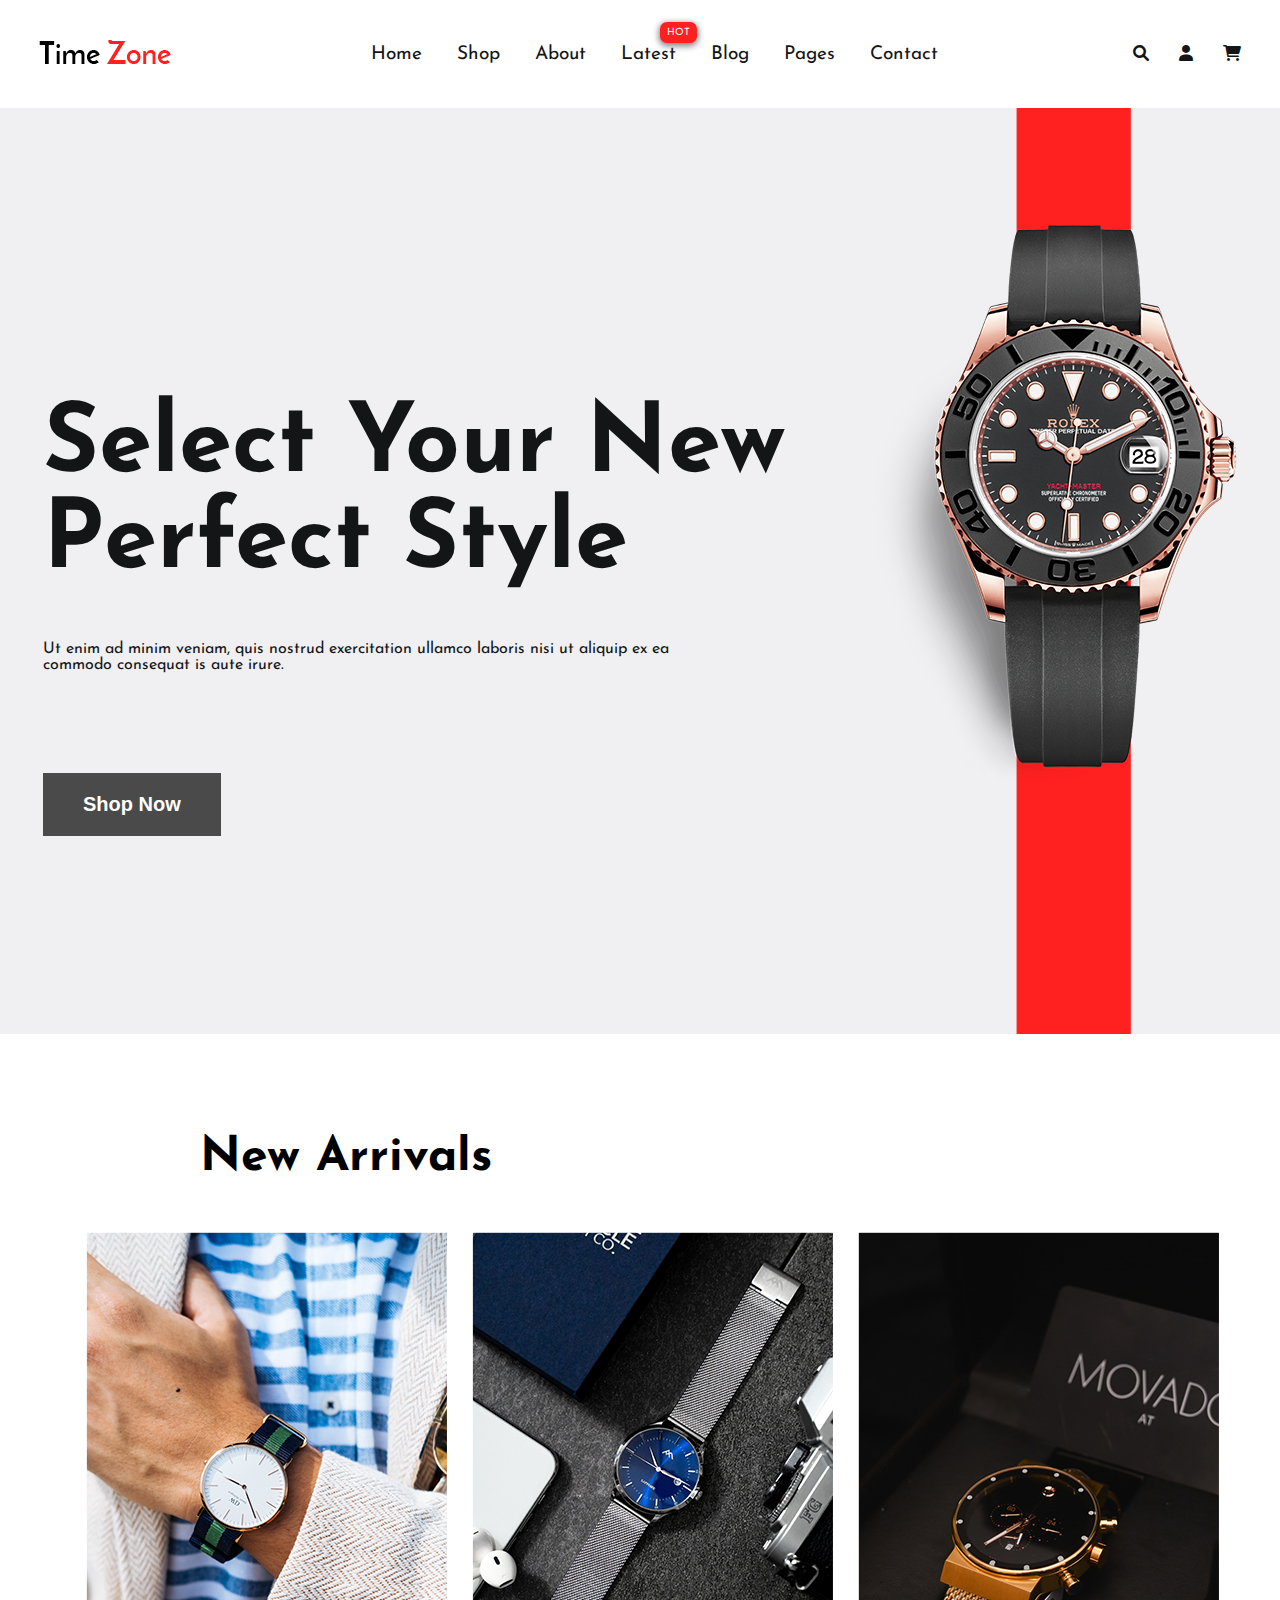
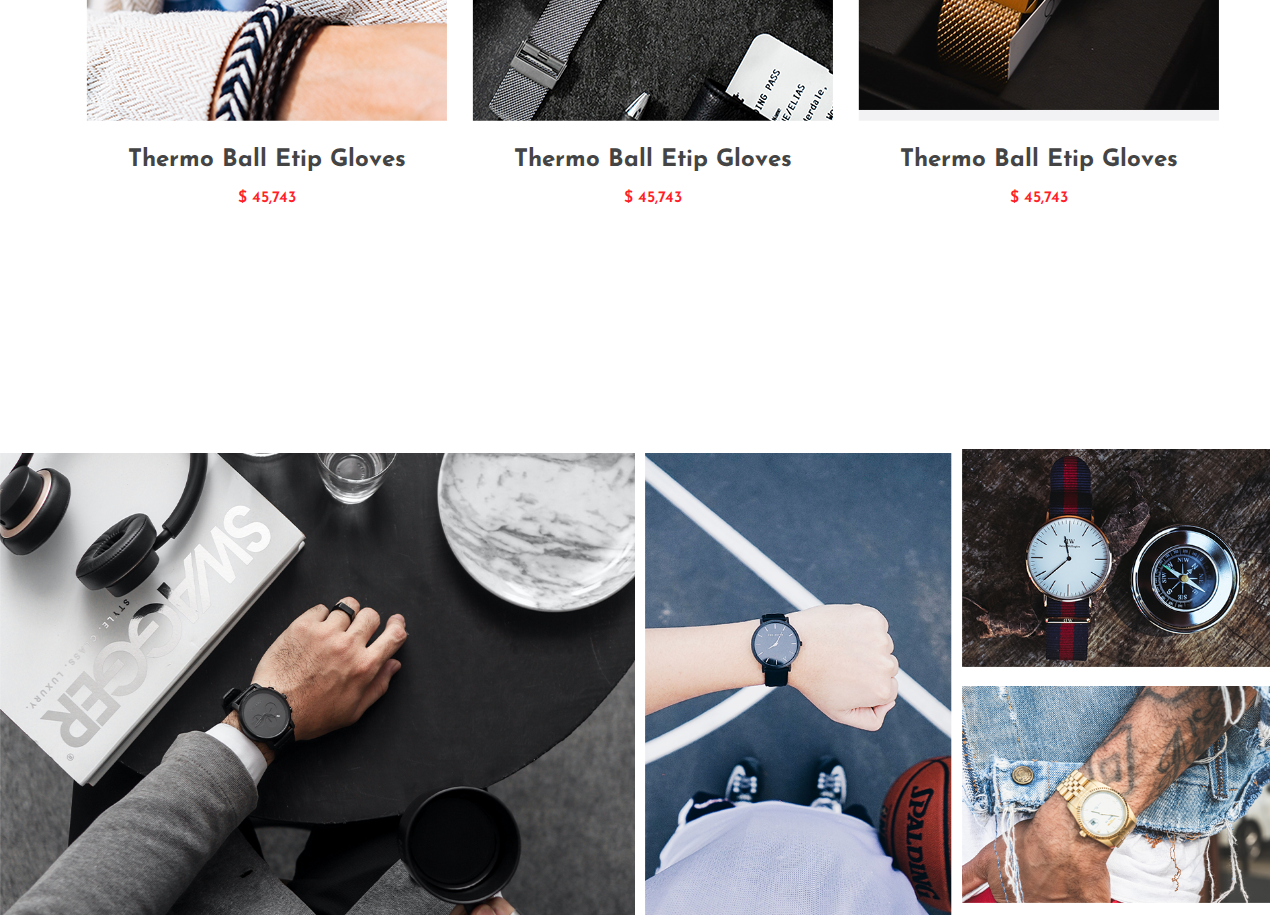
==== templete1/index.html @ 8ec88008 "xxxxxxx" ====
<!DOCTYPE html>
<html>
      <head>
          <meta charset="UTF-8">
          <link rel="stylesheet" href="assets/css/external/all.css">
          <link rel="stylesheet" href="assets/css/style.css">
          <link rel="preconnect" href="https://fonts.googleapis.com">
          <link rel="preconnect" href="https://fonts.gstatic.com" crossorigin>
          <link href="https://fonts.googleapis.com/css2?family=Alegreya:wght@500&family=Aref+Ruqaa:wght@700&family=Josefin+Sans:wght@200;300;400;500;600;700&family=Open+Sans:wght@300&display=swap" rel="stylesheet">
          
      </head>
      <body>
        
        <!-- 
        ======================================
                start nav bar
        ====================================== 
        -->

        <nav class="nav-bar">
            <a href="#">
              <img src="assets/img/logo.webp" alt="">
            </a>
            <label for="navSelect"><i class="fas fa-bars"></i></label>
            <input type="checkbox" id="navSelect">
            <ul class="list">
              <li class="list-item"><a href="#">Home</a></li>
              <li class="list-item"><a href="#">shop</a></li>
              <li class="list-item"><a href="#">about</a></li>
              <li class="list-item"><a href="#">Latest</a>
                  <ul class="drop-down">
                    <li class="drop-down-item"><a href="#">product list</a></li>
                    <li class="drop-down-item"><a href="#">product Details</a></li>
                  </ul>
              </li>
              <li class="list-item"><a href="#">Blog</a>
                  <ul class="drop-down">
                    <li class="drop-down-item"><a href="#">Blog</a></li>
                    <li class="drop-down-item"><a href="#">Blog list</a></li>
                  </ul>
              </li>
              <li class="list-item"><a href="#">Pages</a>
                <ul class="drop-down">
                  <li class="drop-down-item"><a href="#">Login</a></li>
                  <li class="drop-down-item"><a href="#"></a>Cart</li>
                  <li class="drop-down-item"><a href="#"></a>Element</li>
                  <li class="drop-down-item"><a href="#"></a>Confirmation</li>
                  <li class="drop-down-item"><a href="#"></a>Product Checkout</li>
                </ul>
              </li>
              <li class="list-item"><a href="#">Contact</a></li>
            </ul>
            <div class="nav-icon">
              <a href="#"><i class="fas fa-search"></i></a>
              <a href="#"><i class="fas fa-user"></i></a>
              <a href="#"><i class="fas fa-shopping-cart"></i></a>
            </div>

        </nav>

         <!-- 
        ======================================
                end nav bar
        ====================================== 
        -->

        <!-- 
        ======================================
                start header section
        ====================================== 
        -->
        <header class="container shop-now">
          <div class="row">
              <div class="header-content">
                  <h1>Select Your New <br>Perfect Style</h1>
                  <p>Ut enim ad minim veniam, quis nostrud exercitation ullamco laboris nisi ut aliquip ex ea<br> commodo consequat is aute irure.</p>
                  <button class="btn">Shop Now</button>
              </div>
              <img class="watch" src="assets/img/xwatch.png.pagespeed.ic.LlRtijfV2T.webp" alt="">
          </div>
              
        </header>
          <!-- 
        ======================================
                end header section
        ====================================== 
        -->

         <!-- 
        ======================================
                start arrivals section
        ====================================== 
        -->
        <section class="arrivals">
              <div class="container">
                <h2>New Arrivals</h2>
                <div class="row">
                  <div class="item">
                    <div class="img-item">
                      <img src="assets\img\xnew_product1.png.pagespeed.ic.GC30TWVUh9.webp" alt="">
                    </div>
                    <a>Thermo Ball Etip Gloves</a>
                    <p>$ 45,743</p>
                  </div>
                  <div class="item">
                    <div class="img-item">
                      <img src="assets\img\xnew_product2.png.pagespeed.ic.TisB6MUmE3.webp" alt=""> 
                    </div>
                    <a>Thermo Ball Etip Gloves</a>
                    <p>$ 45,743</p>
                  </div>
                  <div class="item">
                    <div class="img-item">
                      <img src="assets\img\xnew_product3.png.pagespeed.ic.xG1joZNkeV.webp" alt=""></div>
                    <a>Thermo Ball Etip Gloves</a>
                    <p>$ 45,743</p>
                  </div>
                </div> 
              </div>
        </section>
        <!-- 
        ======================================
                end arrivals section
        ====================================== 
        -->
        <section class="section-images">
              <div class="row-img">
                  <img src="assets\img\section3\xgallery1.png.pagespeed.ic.RiMoEHAQJU.webp" alt="">
              </div>
              <div class="row-img">
                    <img height="536px" src="assets\img\section3\xgallery2.png.pagespeed.ic.R67GzIjQgh.webp" alt="">
              </div>
              <div class="row-img" >
                  <div class="col-img">
                    <img src="assets\img\section3\xgallery3.png.pagespeed.ic.38W7JPYvku.webp" alt="">
                  </div>
                  <div class="col-img">
                    <img src="assets\img\section3\xgallery4.png.pagespeed.ic.eeH-radW60.webp" alt="">
                  </div>   
              </div>
        </section>
        
      </body>
</html>
---- templete1/assets/css/style.css ----
/*
======================================
        publics styles
======================================
*/
* , *::after , *::before{
  margin: 0;
  padding: 0;
  box-sizing: border-box;
}
body{
  color:#141517;
  font-family: 'Josefin Sans', sans-serif;
  /* background-color: rgb(141, 80, 80); */
  height: 2000px;
}
.container{
  /* width: 85%; */
  margin: auto;
  overflow: hidden;
}
.row{
  display: flex;
  /* justify-content: space-between; */
  align-items: flex-start;
}
/*
======================================
        btn style
======================================
*/
.btn {
  padding: 20px 40px;
  background-color: #4a4a4b;
  border:none;
  outline: none;
  font-size: 20px;
  font-weight: bolder;
  z-index: 1; 
  position: relative;
  color:white;
}
.btn::after{
  content: "";
  position: absolute;
  width: 0px;
  height: 100%;
  top:0;
  left:0;
  background: red;
  transition: all .35s ease-in-out;
  z-index: -1;
} 
.btn:hover:after{
  width: 100%;
}
/*
======================================
       end btn style
======================================
*/

/*
======================================
        start nav styles
======================================
*/

nav{
  background-color: rgb(42, 165, 134);
  display: flex;
  justify-content: space-between;
  align-items: center;
  padding:20px;
  background-color: white;
  padding: 40px 39px;
  width: 100%;
  /* box-shadow: 0px 2px 6px 1px grey; */
  position: fixed;
  top:0;
  z-index: 8888;
}


nav .list .list-item{
  display: inline-block;
  position: relative;
}
nav .list .list-item a:hover{
  color:#FF2020;
}
nav .list .list-item > a{
    font-size: 19px;
    text-decoration: none;
    color: #141517;
    margin-left: 30px;
    text-transform: capitalize;
}
nav .list .list-item .drop-down{
  position: absolute;
  top: 38px;
  left: 20px;
  background-color: #fff;
  list-style: none;
  width: 200px;
  padding: 17px 0;
  border-top: #FF2020 3px solid;
  border-top-left-radius: 15px;
  border-top-right-radius: 15px;
  opacity: 0;
  transition: 1s all;
  z-index: 50;
}
nav .list .list-item:hover >.drop-down{
  display: block;
  opacity: 1;
}
nav .list .list-item .drop-down::before{
  content: "";
  width: 0px;
  height: 0px;
  position: absolute;
  top:-22px;
  left:15px;
  border-top: 10px solid transparent;
  border-bottom: 10px solid #FF2020;
  border-left: 10px solid transparent;
  border-right: 10px solid transparent;
}
nav .list .list-item:nth-child(4)::after{
  content: "HOT";
  position: absolute;
  background-color: #FF2020;
  color: #fff;
  top: -23px;
  left: 69px;
  font-size: 10px;
  padding: 5px 7px;
  border-radius: 7px;
  text-transform: uppercase;
  box-shadow: 0px 2px 6px 1px grey;
}
nav .list .list-item .drop-down .drop-down-item{
  margin:11px 18px;
  font-size: 20px;
  
}
nav .list .list-item .drop-down .drop-down-item a{
  text-decoration: none;
  margin: 2px;
  color: #141517;

}

nav .nav-icon a{
  color:#141517;
  padding-left: 25px;
}
nav .nav-icon a:hover{
  color:#FF2020;
}
nav input , nav label{
display:none;
}
/*
======================================
        end nav styles
======================================
*/

/*
======================================
        start nav media
======================================
*/
@media(max-width:991px){
  nav label{
    display:block;
    order:3;
    cursor: pointer;
    }
  nav label i{
    color:#FF2020;
    font-size: 25px;
  }
  nav .list{
    position: absolute;
    background-color: #F0F0F2;
    top:100px;
    right:0px;
    opacity: 0;
    transition: all .4s ease-in;
    width:100%;

  }
  nav input:checked ~ .list{
    opacity: 1;
  }
  nav .list .list-item{
    position: relative;
    display: block;
    margin-bottom: 20px;
    margin-left: 30px;
    font-size: 50px;
    font-weight: bolder;
   

  }
  nav .list .list-item .drop-down::before{
      content: "";
      width: 0px;
      height: 0px;
      position: absolute;
      border-top: 10px solid transparent;
      border-bottom: 10px solid transparent;
      border-left: 10px solid transparent;
      border-right: 10px solid #FF2020;
      top:5px;
      left:-18px;
  }
  nav .list .list-item .drop-down{
      top: 16px;
      left: 120px;
      z-index: 1;
      width:30%;
  }
  nav .list .list-item .drop-down .drop-down-item{
    padding:4px 10px;
  }

  
  nav .list .list-item:nth-child(4)::after{
  display: none;
  }


}

/*
======================================
        end nav media
======================================
*/

/*
======================================
        start header section style
======================================
*/
.container .row
{
  justify-content: space-around;
  align-items: center;
  
}
.shop-now .row {
  background-color: #F0F0F2;
  width:100%;
}


.container .row .header-content h1{
font-size:96px ;
padding-top: 200px;
}
.container .row .header-content p{
  padding-top: 50px;
  padding-bottom: 100px;
}
.container .row .header-content ~ .watch {
    animation-name: zoom-in-zoom-out;
    animation-duration: 3s;
    animation-iteration-count: infinite;
  }
  @keyframes zoom-in-zoom-out {
    0% {
    transform: scale(1, 1);
    }
    50% {
    transform: scale(1.03, 1.03);
    }
    100% {
    transform: scale(1, 1);
    }
    }
    
/*
======================================
        end header section style
======================================
*/
/*
======================================
        start header section media
======================================
*/
@media(max-width:991px){
.container .row .watch {display:none;}
.container .row .header-content{
  padding:0 150px 150px 150px;
}
.container .row .header-content .btn{
  padding:40px 100px;
  font-size: 35px;
  border-radius: 10px;
}

.container .row .header-content h1{
  font-size:86px ;
  line-height: 1.6;
}
.container .row .header-content  p{
  font-size:17px ;
  line-height: 1.6;
}
}
/*
======================================
        end header section media
======================================
*/

/* 
=========================================
        start arrivals section style 
=========================================
*/

.arrivals{
  /* background-color: rgb(242, 242, 0); */
  padding: 100px 0 70px;
  justify-content:center;
}
.arrivals .container .row{
  justify-content: center;
}
.arrivals .item{
  text-align: center;
  margin-bottom: 23px;
  margin-left: 25px;


  
}
.arrivals h2{
    color: #000;
    font-size: 48px;
    font-weight: 700;
    padding:0 0 50px 200px;
    line-height: 1;
}
.arrivals .item .img-item{
  margin-bottom: 23px;
  overflow: hidden;
}
.arrivals .item .img-item img{
  transition: 0.5s all;

}
.arrivals .item:hover img{
  transform: scale(1.1);
}
.arrivals .item a{
  color: #444;
  font-weight: 700;
  font-size: 24px;
  text-decoration: none;
}
.arrivals .item p{
  margin-top: 18px;
  color:#FF2027;
  font-weight: 600;
}

/* 
=========================================
        end arrivals section style 
=========================================
*/


/* 
=========================================
        start arrivals section media 
=========================================
*/
@media(max-width:991px){

  .arrivals .row{
    display: block;
    padding:100px 0 100px 0;
  }
  
  .arrivals h2{
    color: #000;
    font-size: 48px;
    font-weight: 700;
    line-height: 1;
    text-align: left;
    margin-bottom: 50px;
  
  }
  .arrivals img {
    width:80%;
    height: 20%;
  }
  .arrivals .item{
    margin-bottom: 75px;
    overflow: hidden;
  }
  .arrivals .item a{
    color: #444;
    font-weight: 700;
    font-size: 34px;
    text-decoration: none;
  }
  .arrivals .item p{
    font-size: 24px;
    margin-top: 18px;
    color:#FF2027;
    font-weight: 600;
  }
}

/* 
=========================================
        end arrivals section media 
=========================================
*/

/* 
======================================
        start images section style
====================================== 
 */
.section-images{
  padding-top:150px;
  width: 100%;
  display: flex;
  flex-wrap: nowrap;
  justify-content: space-between;
  align-items: center;
} 
.section-images .row-img{
  overflow: hidden;
  padding-right: 10px;
}

.section-images img {
  width:100%;
  height: 100%;
  transition: 2s all ;
  overflow: hidden;
}
.col-img{
  width:100%;
  height: 100%;
  overflow: hidden;
  

}
.col-img :nth-child(1){
 margin-bottom: 15px;
}

.section-images img:hover {
  transform: scale(1.2);
  
}


/* ======================================
         end images section style
=========================================
 */
 /* 
======================================
        start images section media
====================================== 
 */
 @media(max-width:991px){
  
  .section-images{
    padding-top:150px;
    width: 100%;
    display: block;
  } 

  

 
    
  
}
  /* 
======================================
        end images section media
====================================== 
 */
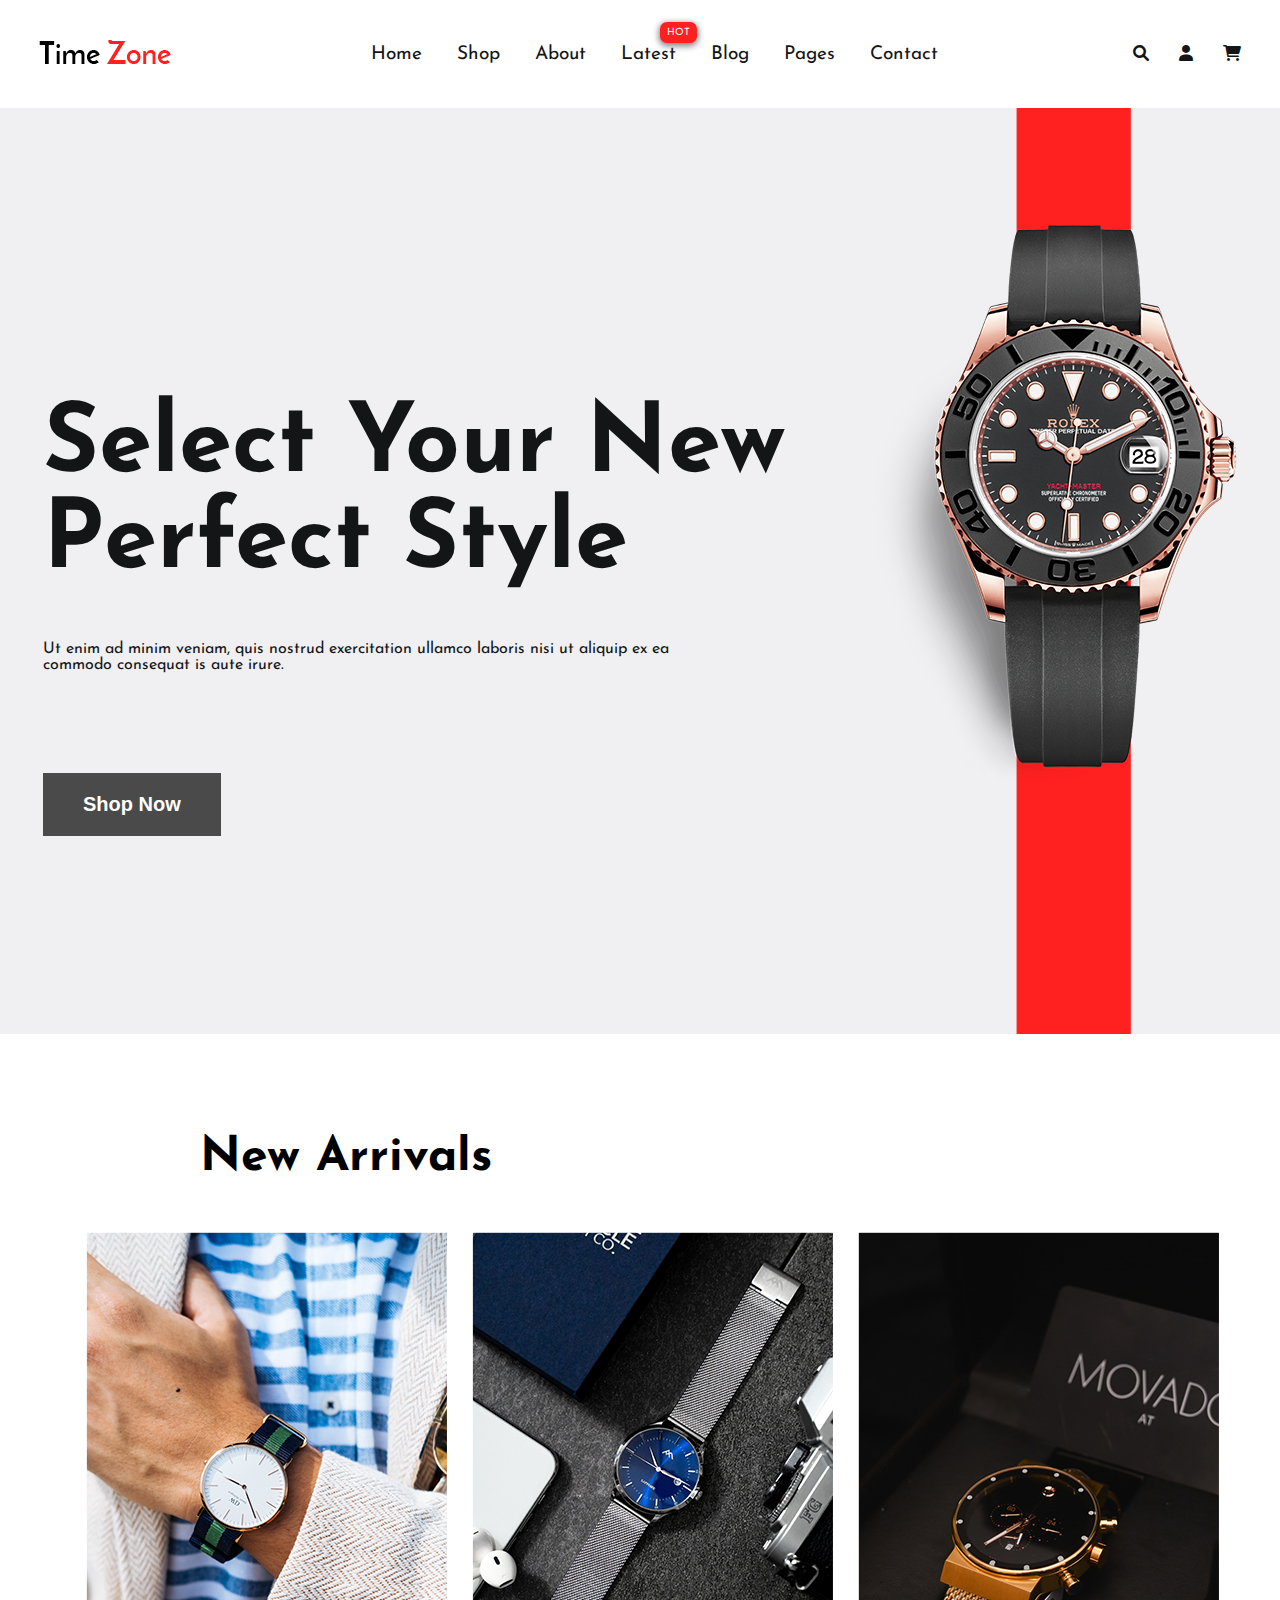
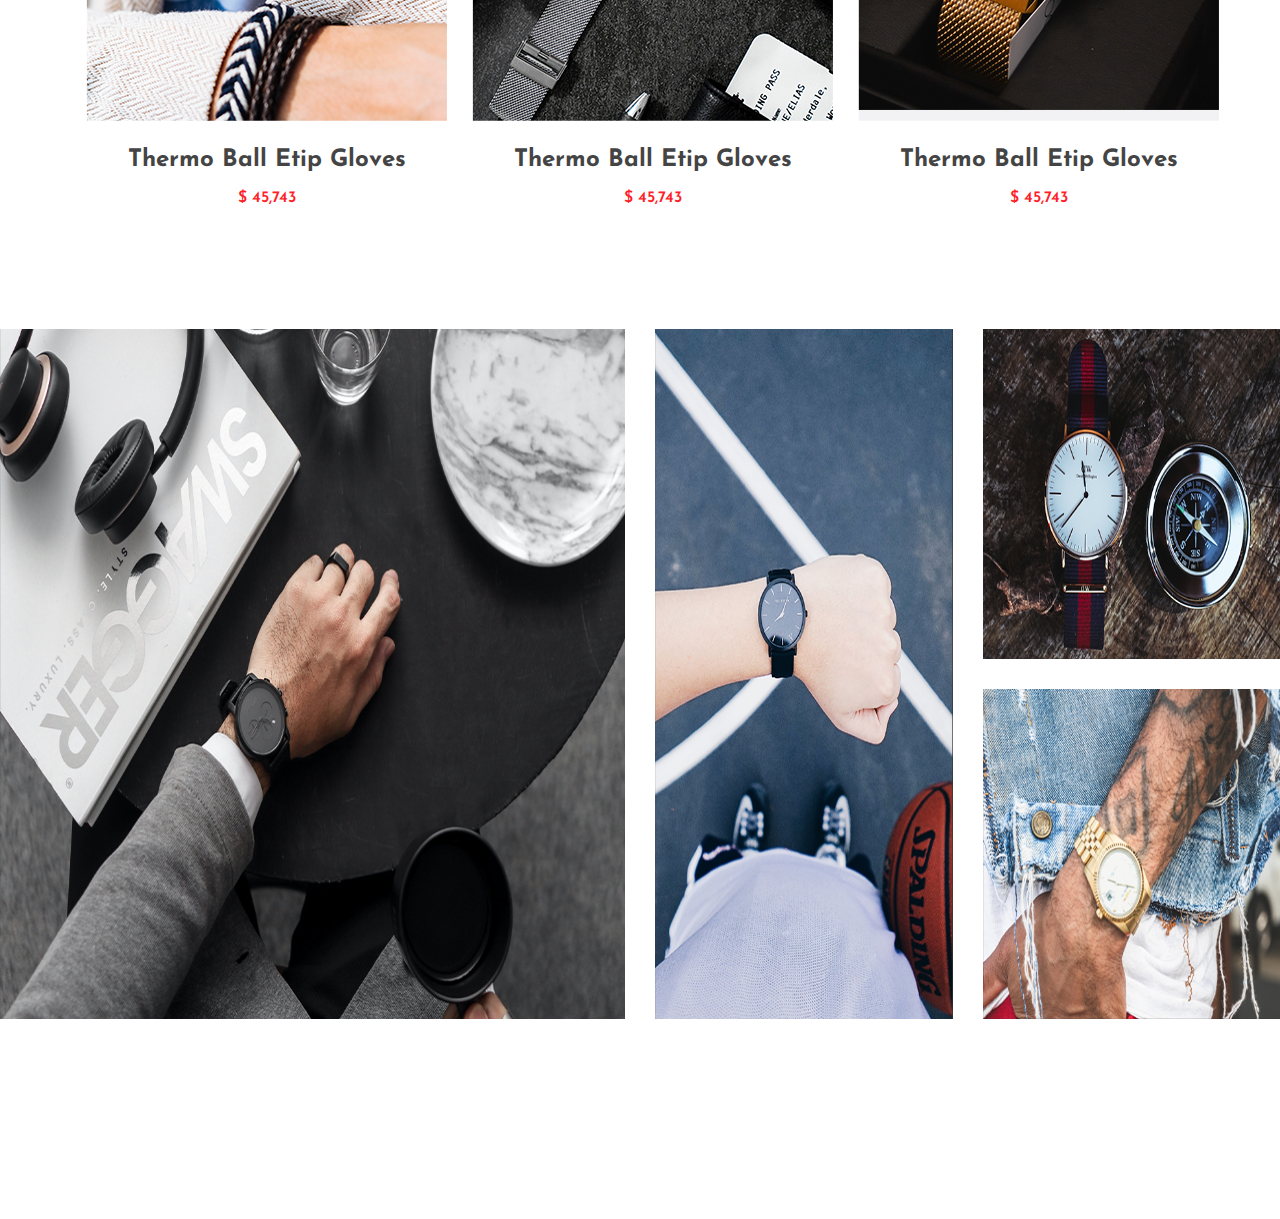
==== commit 25205c08: "update5" ====
--- a/templete1/index.html
+++ b/templete1/index.html
@@ -123,22 +123,21 @@
                 end arrivals section
         ====================================== 
         -->
-        <section class="section-images">
-              <div class="row-img">
-                  <img src="assets\img\section3\xgallery1.png.pagespeed.ic.RiMoEHAQJU.webp" alt="">
+         <section class="section-images">
+            
+              <div class="item">
+                <img src="assets\img\section3\xgallery1.png.pagespeed.ic.RiMoEHAQJU.webp" alt="">
               </div>
-              <div class="row-img">
-                    <img height="536px" src="assets\img\section3\xgallery2.png.pagespeed.ic.R67GzIjQgh.webp" alt="">
+              <div class="item">
+                <img height="536px" src="assets\img\section3\xgallery2.png.pagespeed.ic.R67GzIjQgh.webp" alt="">
               </div>
-              <div class="row-img" >
-                  <div class="col-img">
-                    <img src="assets\img\section3\xgallery3.png.pagespeed.ic.38W7JPYvku.webp" alt="">
-                  </div>
-                  <div class="col-img">
-                    <img src="assets\img\section3\xgallery4.png.pagespeed.ic.eeH-radW60.webp" alt="">
-                  </div>   
+              <div class="item">
+                <img src="assets\img\section3\xgallery3.png.pagespeed.ic.38W7JPYvku.webp" alt="">
               </div>
-        </section>
-        
+              <div class="item">
+                <img src="assets\img\section3\xgallery4.png.pagespeed.ic.eeH-radW60.webp" alt="">
+              </div>
+            
+         </section>
       </body>
 </html>
--- a/templete1/assets/css/style.css
+++ b/templete1/assets/css/style.css
@@ -302,7 +302,6 @@
 .container .row .header-content .btn{
   padding:40px 100px;
   font-size: 35px;
-  border-radius: 10px;
 }
 
 .container .row .header-content h1{
@@ -328,7 +327,7 @@
 
 .arrivals{
   /* background-color: rgb(242, 242, 0); */
-  padding: 100px 0 70px;
+  padding: 100px 0;
   justify-content:center;
 }
 .arrivals .container .row{
@@ -356,8 +355,9 @@
 .arrivals .item .img-item img{
   transition: 0.5s all;
 
-}
-.arrivals .item:hover img{
+
+}
+.arrivals .item .img-item:hover img{
   transform: scale(1.1);
 }
 .arrivals .item a{
@@ -384,7 +384,7 @@
         start arrivals section media 
 =========================================
 */
-@media(max-width:991px){
+@media(max-width:1025px){
 
   .arrivals .row{
     display: block;
@@ -433,64 +433,55 @@
         start images section style
 ====================================== 
  */
+
 .section-images{
-  padding-top:150px;
-  width: 100%;
-  display: flex;
-  flex-wrap: nowrap;
-  justify-content: space-between;
-  align-items: center;
-} 
-.section-images .row-img{
+  display: grid;
+  grid-template-columns: repeat(4,1fr);
+  grid-template-rows:repeat(2,330px) ;
+  grid-gap: 30px 30px;
+  padding-bottom: 200px;;
+}
+.section-images .item{
+  background-color: #333;
+  /* padding:30px; */
+  color:white;
   overflow: hidden;
-  padding-right: 10px;
-}
-
-.section-images img {
+}
+.section-images .item img{
   width:100%;
   height: 100%;
-  transition: 2s all ;
-  overflow: hidden;
-}
-.col-img{
-  width:100%;
-  height: 100%;
-  overflow: hidden;
-  
-
-}
-.col-img :nth-child(1){
- margin-bottom: 15px;
-}
-
+  transition: 1s all;
+
+}
 .section-images img:hover {
-  transform: scale(1.2);
-  
-}
-
+  transform: scale(1.2); 
+}
+.section-images .item:nth-child(1)
+{ 
+  grid-column: 1/3;
+  grid-row: 1/3;
+}
+.section-images .item:nth-child(2)
+{ 
+  grid-row: 1/3;
+}
 
 /* ======================================
          end images section style
 =========================================
  */
+
  /* 
 ======================================
         start images section media
 ====================================== 
  */
- @media(max-width:991px){
-  
-  .section-images{
-    padding-top:150px;
-    width: 100%;
+ @media(max-width:1025px){
+  
+  .section-images {
     display: block;
   } 
 
-  
-
- 
-    
-  
 }
   /* 
 ======================================
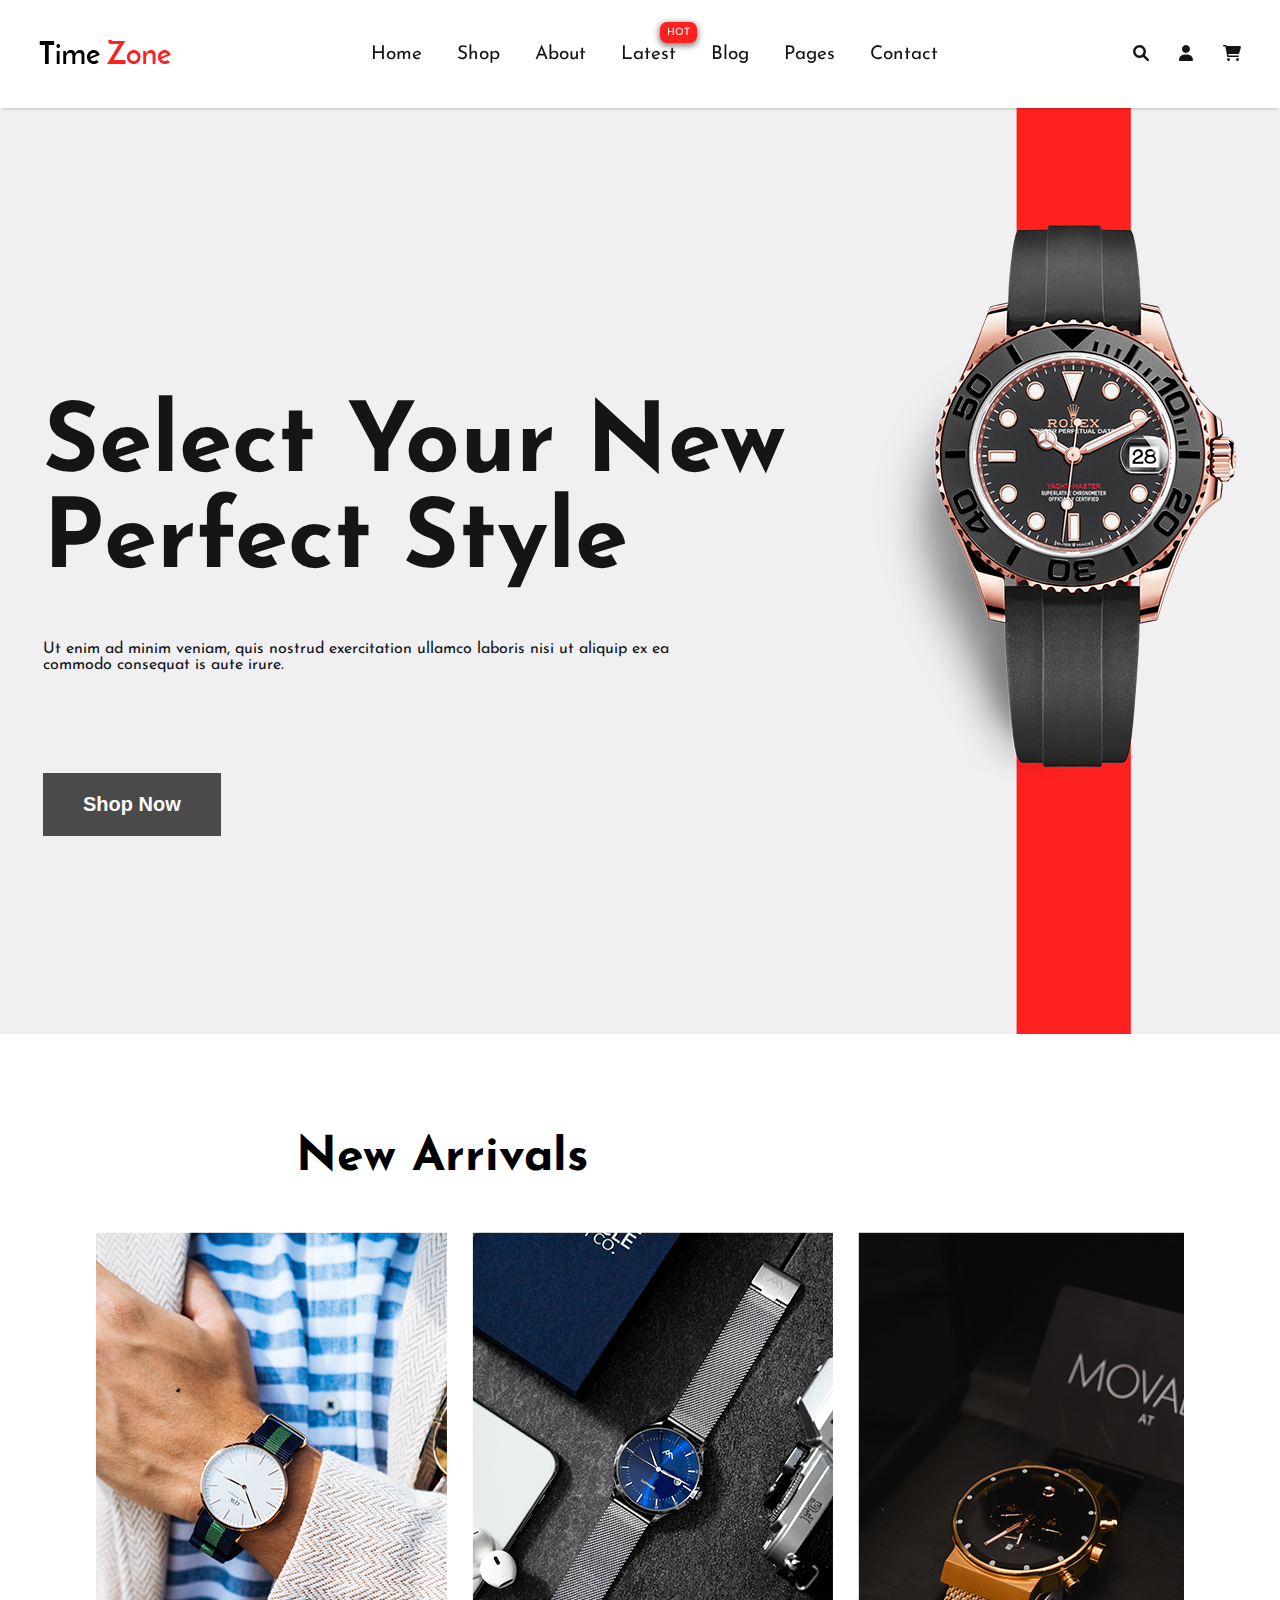
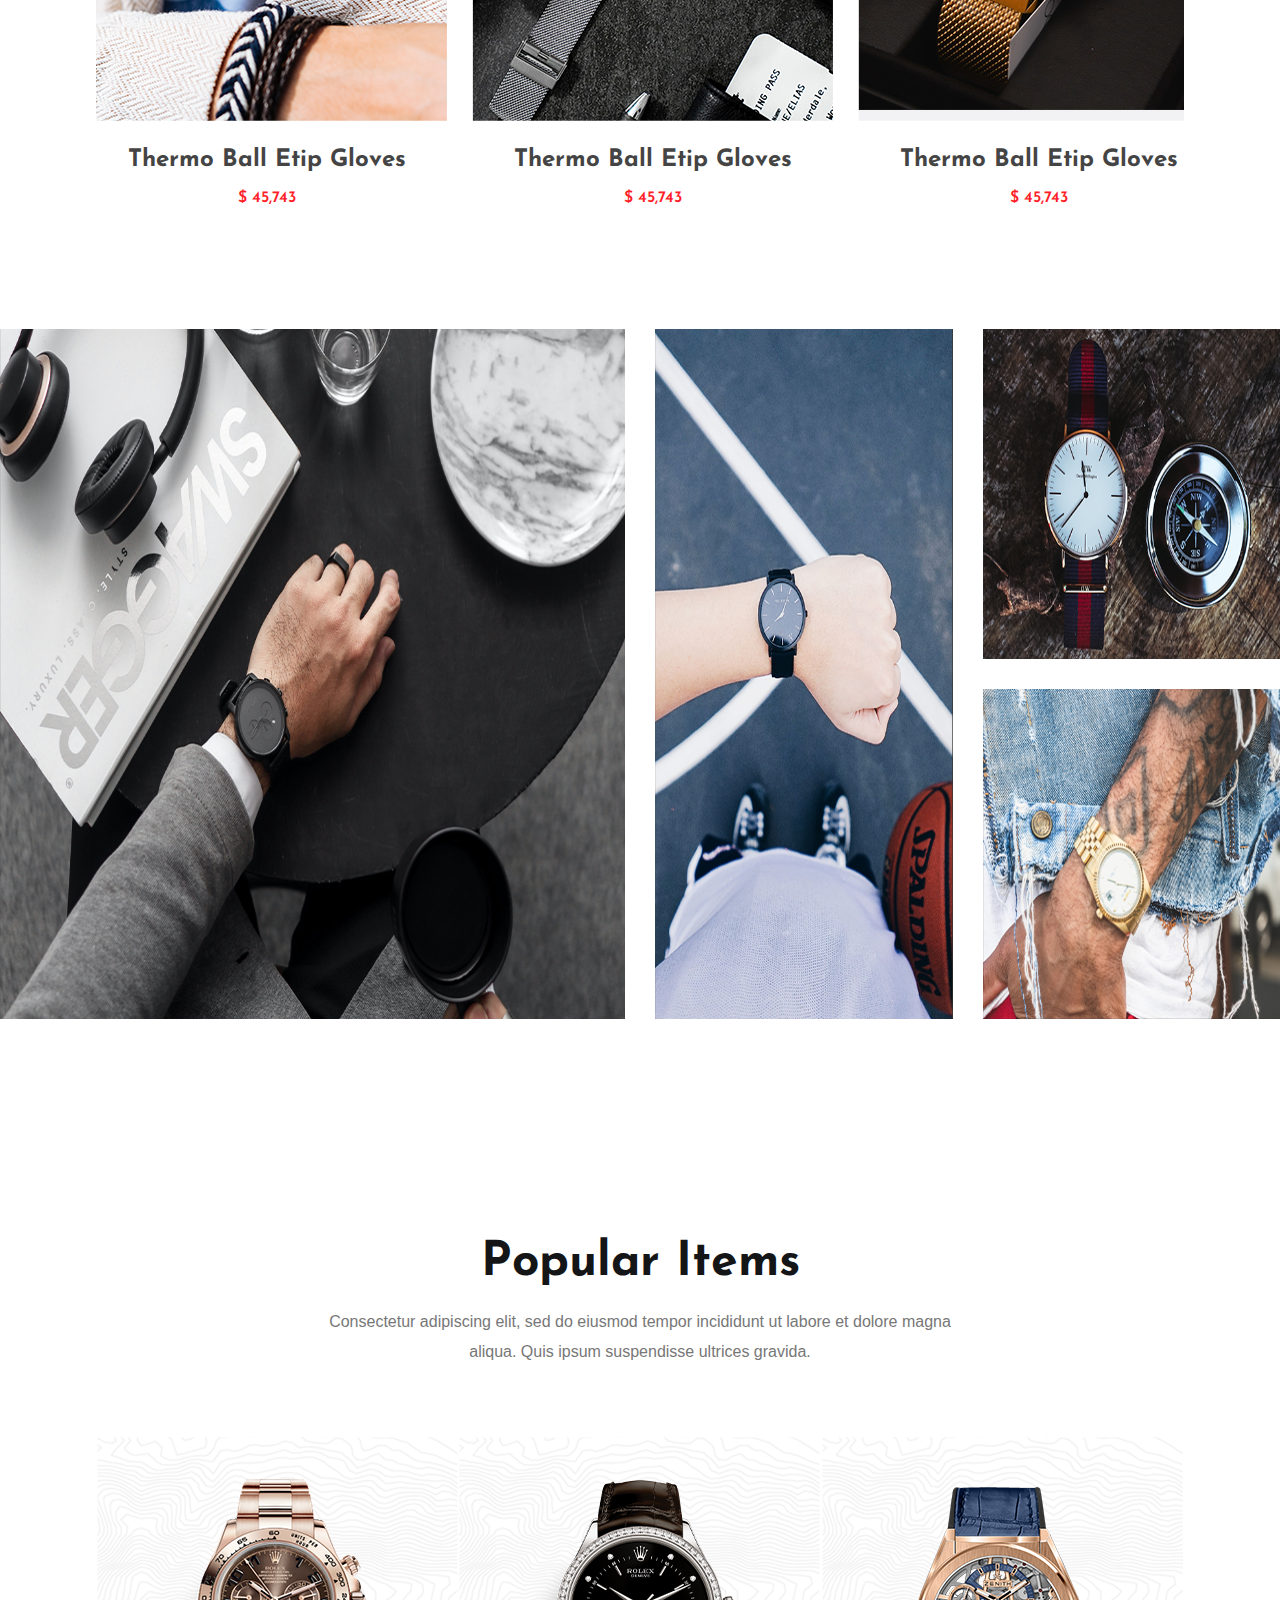
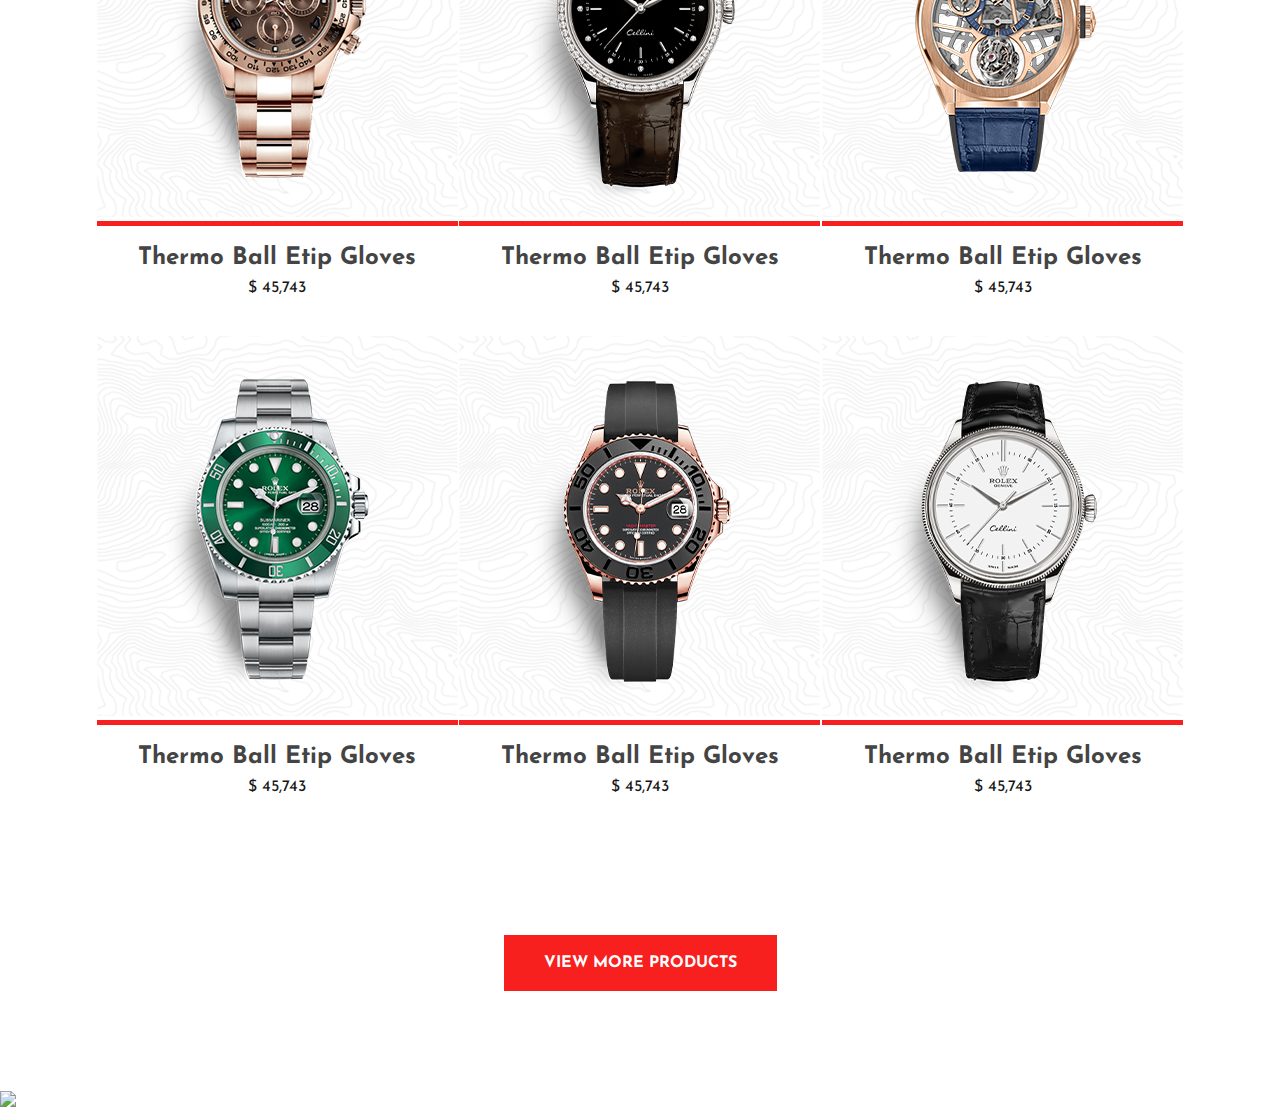
==== commit da6ecba5: "qq" ====
--- a/templete1/index.html
+++ b/templete1/index.html
@@ -123,6 +123,12 @@
                 end arrivals section
         ====================================== 
         -->
+
+         <!-- 
+        ======================================
+                start images section
+        ====================================== 
+        -->
          <section class="section-images">
             
               <div class="item">
@@ -139,5 +145,97 @@
               </div>
             
          </section>
+
+            <!-- 
+        ======================================
+                end images section
+        ====================================== 
+        -->
+
+        <!-- 
+        ======================================
+                start of popular items section
+        ====================================== 
+        -->
+        <section class="popular">
+          <h2>Popular Items</h2>
+          <p>Consectetur adipiscing elit, sed do eiusmod tempor incididunt ut labore et dolore magna <br> aliqua. Quis ipsum suspendisse ultrices gravida.</p>
+          <div class="container">           
+            <div class="row">
+              <div class="item">
+                <div class="img-item">
+                  <img src="assets\img\watches/xpopular1.png.pagespeed.ic.V6f1NFO7gC.webp" alt="">
+                  <button>Add to cart</button>
+                </div>
+                <a>Thermo Ball Etip Gloves</a>
+                <p>$ 45,743</p>
+              </div>
+              <div class="item">
+                <div class="img-item">
+                  <img src="assets\img\watches/xpopular2.png.pagespeed.ic.tyRElexSbg.webp" alt="">
+                  <button>Add to cart</button>
+                </div>
+                <a>Thermo Ball Etip Gloves</a>
+                <p>$ 45,743</p>
+              </div>
+              <div class="item">
+                <div class="img-item">
+                  <img src="assets\img\watches/xpopular3.png.pagespeed.ic.hSa1p1jqty.webp" alt="">
+                  <button>Add to cart</button>
+                </div>
+                <a>Thermo Ball Etip Gloves</a>
+                <p>$ 45,743</p>
+              </div>
+              <div class="item">
+                <div class="img-item">
+                  <img src="assets\img\watches/xpopular4.png.pagespeed.ic.-4ClcOF8fv.webp" alt="">
+                  <button>Add to cart</button>
+                </div>
+                <a>Thermo Ball Etip Gloves</a>
+                <p>$ 45,743</p>
+              </div>
+              <div class="item">
+                <div class="img-item">
+                  <img src="assets\img\watches/xpopular5.png.pagespeed.ic.ak-jzjbDc8.webp" alt="">
+                  <button>Add to cart</button>
+                </div>
+                <a>Thermo Ball Etip Gloves</a>
+                <p>$ 45,743</p>
+              </div>
+              <div class="item">
+                <div class="img-item">
+                  <img src="assets\img\watches/xpopular6.png.pagespeed.ic.Q3zrxHTInj.webp" alt="">
+                  <button>Add to cart</button>
+                </div>
+                <a>Thermo Ball Etip Gloves</a>
+                <p>$ 45,743</p>
+              </div>
+              
+            </div> 
+            <button class="btn">VIEW MORE PRODUCTS</button>
+          </div>
+        </section>
+         <!-- 
+        ======================================
+                end of popular items section
+        ====================================== 
+        -->
+        <section class="next-video">
+          <div class="container">
+            <img src="/assets/img/xsectin_bg1.png.pagespeed.ic.T-WXXrSkcN.webp">
+            <div class="next">
+              <span>NEXT VIDEO</span>
+              <a href="#"><i class="fa-solid fa-arrow-right"></i></a>
+            </div>
+            <div class="play">
+              <a><i class="fa-solid fa-play"></i></a>
+            </div>
+            <div class="overlay"></div> 
+          </div> 
+          
+       
+        </section>
+
+
       </body>
 </html>
--- a/templete1/assets/css/style.css
+++ b/templete1/assets/css/style.css
@@ -15,7 +15,7 @@
   height: 2000px;
 }
 .container{
-  /* width: 85%; */
+  width: 85%;
   margin: auto;
   overflow: hidden;
 }
@@ -162,6 +162,9 @@
 nav input , nav label{
 display:none;
 }
+.nav-bar{
+  box-shadow: 0 3px 3px -2px rgba(0,0,0,.2);
+}
 /*
 ======================================
         end nav styles
@@ -224,6 +227,7 @@
       z-index: 1;
       width:30%;
   }
+
   nav .list .list-item .drop-down .drop-down-item{
     padding:4px 10px;
   }
@@ -247,6 +251,9 @@
         start header section style
 ======================================
 */
+.shop-now{
+  width:100%
+}
 .container .row
 {
   justify-content: space-around;
@@ -480,8 +487,7 @@
   
   .section-images {
     display: block;
-  } 
-
+  }
 }
   /* 
 ======================================
@@ -489,8 +495,165 @@
 ====================================== 
  */
 
-
-
-
-
-
+ /* 
+ ======================================
+ start of popular items section
+ ======================================  
+*/
+.popular {
+  text-align: center;
+}
+.popular h2{
+  color:#141517;
+  padding:20px;
+  font-size: 48px;
+  font-weight: 700;
+}
+.popular > p{
+  font-family: "Roboto",sans-serif;
+  color: #777;
+  font-size: 16px;
+  line-height: 30px;
+  margin-bottom: 70px;
+  font-weight: normal;
+
+}
+.popular .container .row{
+  display:flex;
+  flex-wrap: wrap;
+  justify-content: space-around;
+}
+
+
+.popular .container .row .item{
+ 
+  margin-bottom: 30px;
+  overflow: hidden;
+
+  
+}
+.popular .img-item{
+  position: relative;
+  border-bottom: 5px solid #f81f1f;
+  margin-bottom: 20px;
+  overflow: hidden;
+
+}
+.popular .item  button{
+  position: absolute;
+  bottom: -75px;
+  left:0;
+  width: 100%;
+  padding:20px 0;
+  text-align: center;
+  background-color: #f81f1f;
+  outline: none;
+  border: none;
+  color:white;
+  font-size: 20px;
+  cursor: pointer;
+  transition: 0.5s all;
+}
+.popular .item:hover button {
+  transform: translate(0,-75px);
+
+}
+
+.popular .item a{
+  color: #444;
+  font-weight: 700;
+  font-size: 24px;
+  margin-bottom: 12px;
+  margin-top: 12px;
+}
+.popular .item p{
+padding:10px 0 10px 0;
+}
+.popular .btn{
+  margin: 100px 0;
+  background-color:#f81f1f;
+  font-family: "Josefin Sans",sans-serif;
+  font-size: 16px;
+
+}
+.popular .btn::after{
+  background-color: #4a4a4b;
+}
+
+  /* 
+======================================
+        start next-video section style
+====================================== 
+ */
+  .next-video .container{
+      width:100%;
+      position: relative;
+      transition: 1s all;
+  }
+  .next-video .next{
+    position: absolute;
+    left:0;
+    bottom:5px;
+    background-image: url("/assets/img/xvidoe_more.png.pagespeed.ic.qi7r8yaMbc.png");
+    background-size: cover;
+    padding:70px 80px 70px 80px;
+    z-index: 8;
+  }
+  .next-video .overlay{
+    background-color:transparent;
+    position: absolute;
+    top:0;
+    left: 0;
+    padding:100%;
+    transition: 1s all;
+  }
+  .next-video .container:hover .overlay{
+    background-color:rgba(0, 0, 0, 0.5);
+  }
+  .next-video .next span{
+    font-size: 20px;
+    font-weight: bolder;
+    color: #fff;
+  }
+  .next-video .next i{
+    font-size: 30px;
+    margin-left: 250px;
+    color:white;
+    text-align: center;
+  }
+  .next-video .play a i{
+    position: absolute;
+    top:50%;
+    left:50%;
+    font-size: 40px;
+    color:white;
+    border:1px solid white;
+    padding:25px;
+    padding-left:30px;
+    border-radius: 50%;
+    transition: 1s all;
+    text-rendering: auto;
+    font-style: normal;
+    font-variant: normal;
+    z-index: 7;
+  }
+.next-video .container:hover .play a i{
+  padding:30px 30px 30px 35px;
+}
+.next-video .play:hover i{
+      background-color: white;
+      color:red;
+}
+ /* 
+ ======================================
+        end next-video section style
+ ======================================  
+*/
+
+
+
+
+
+
+
+
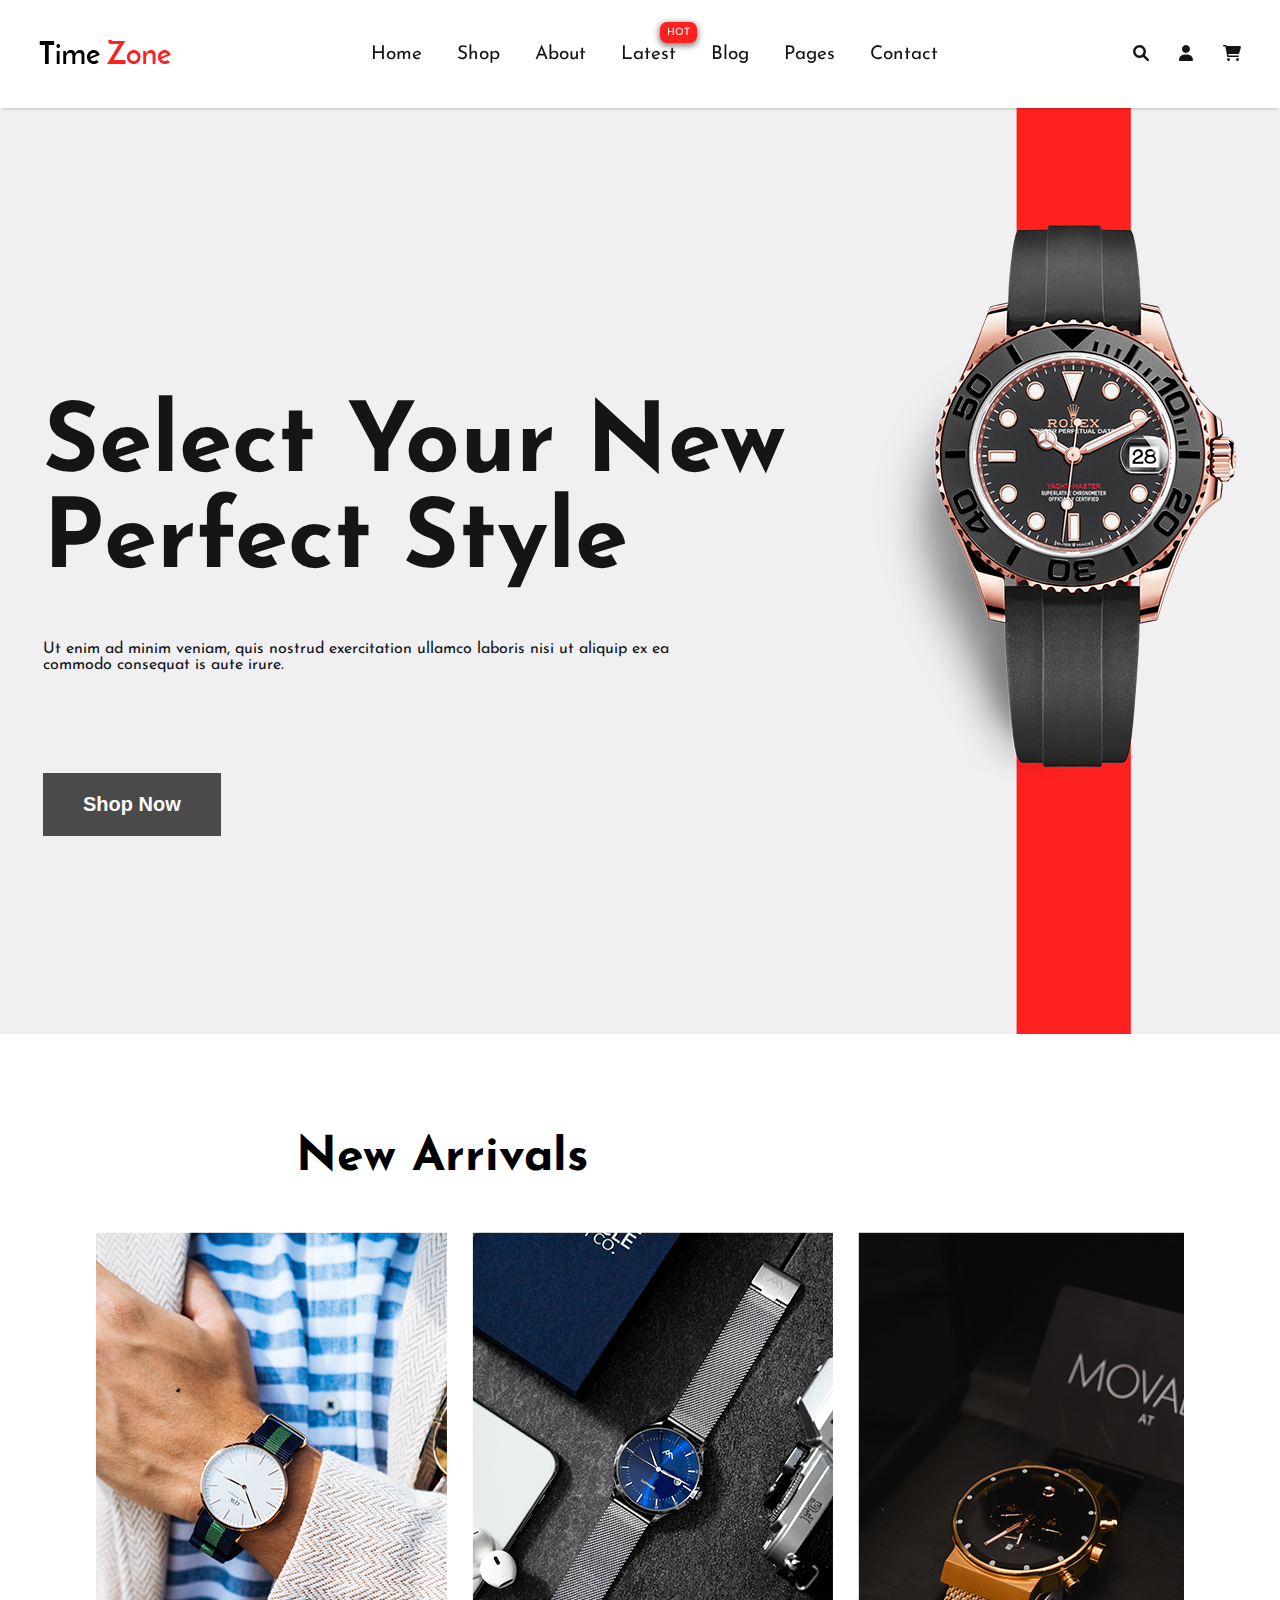
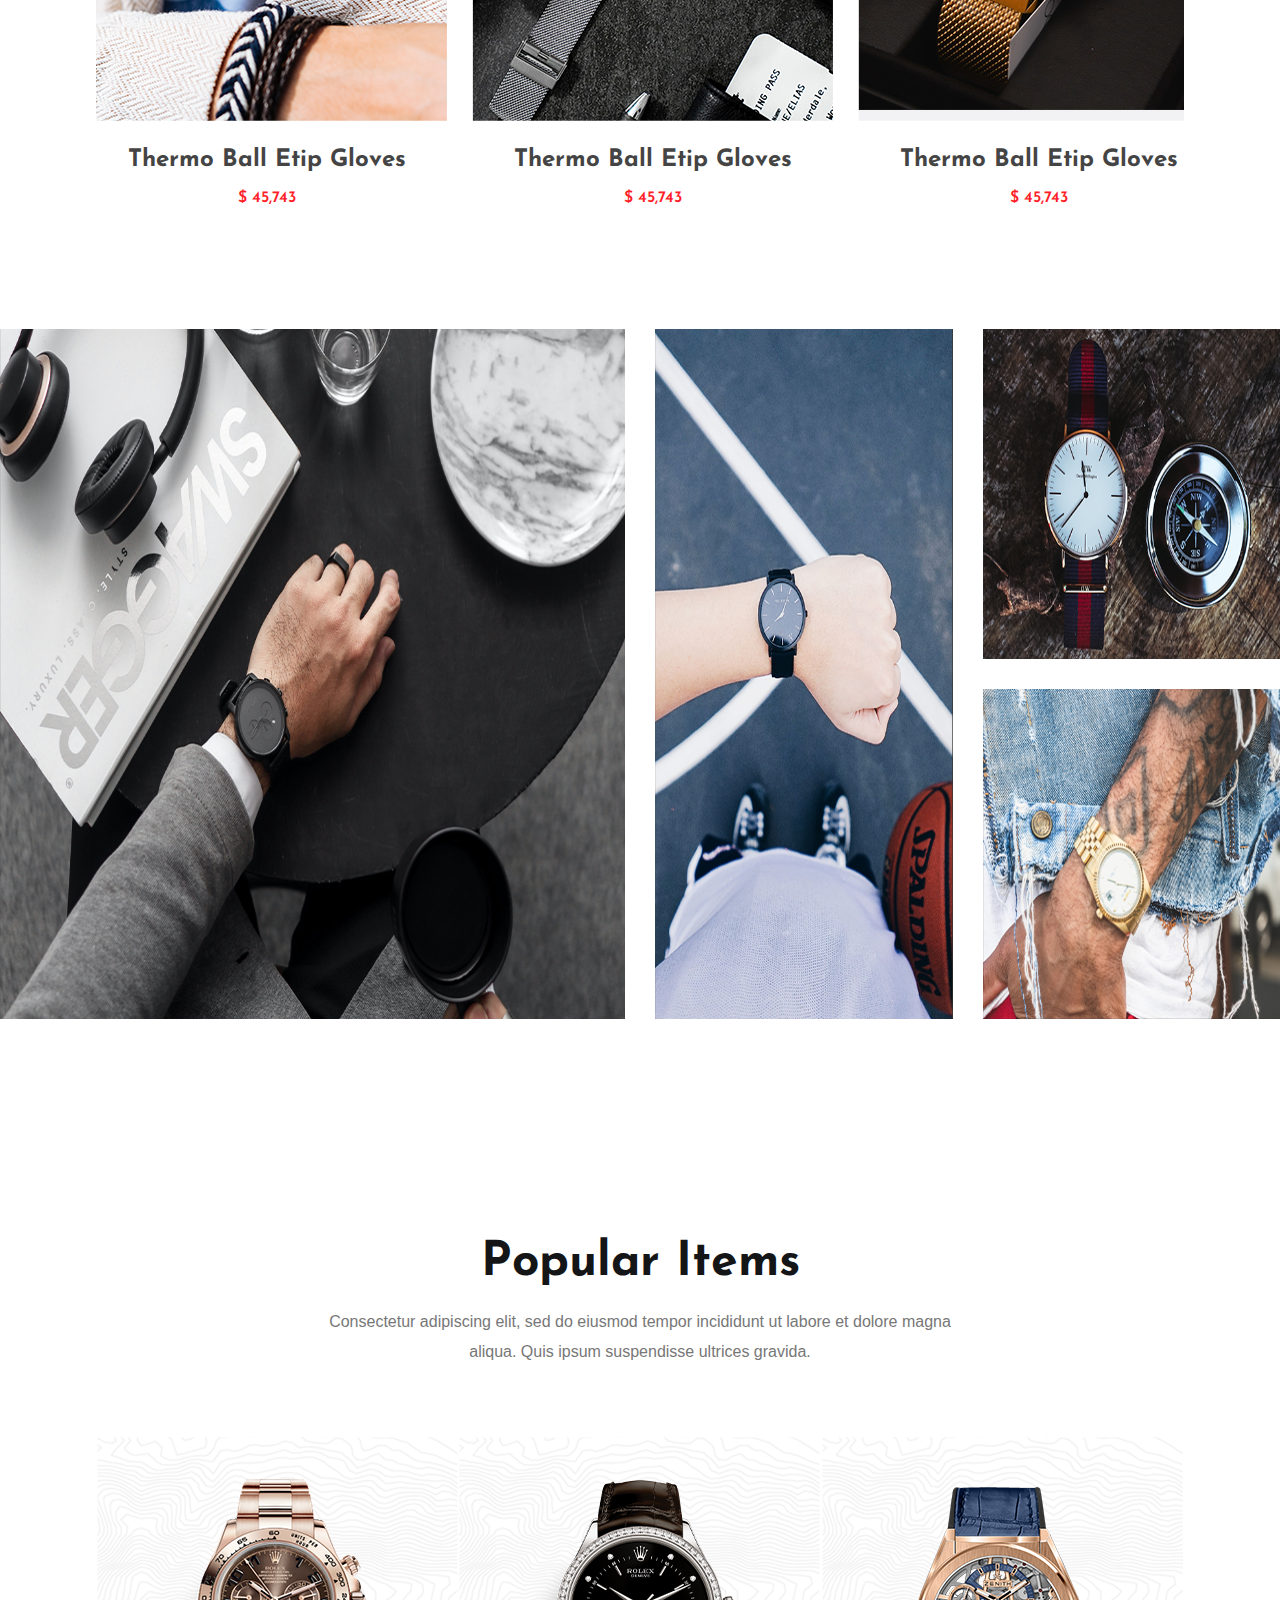
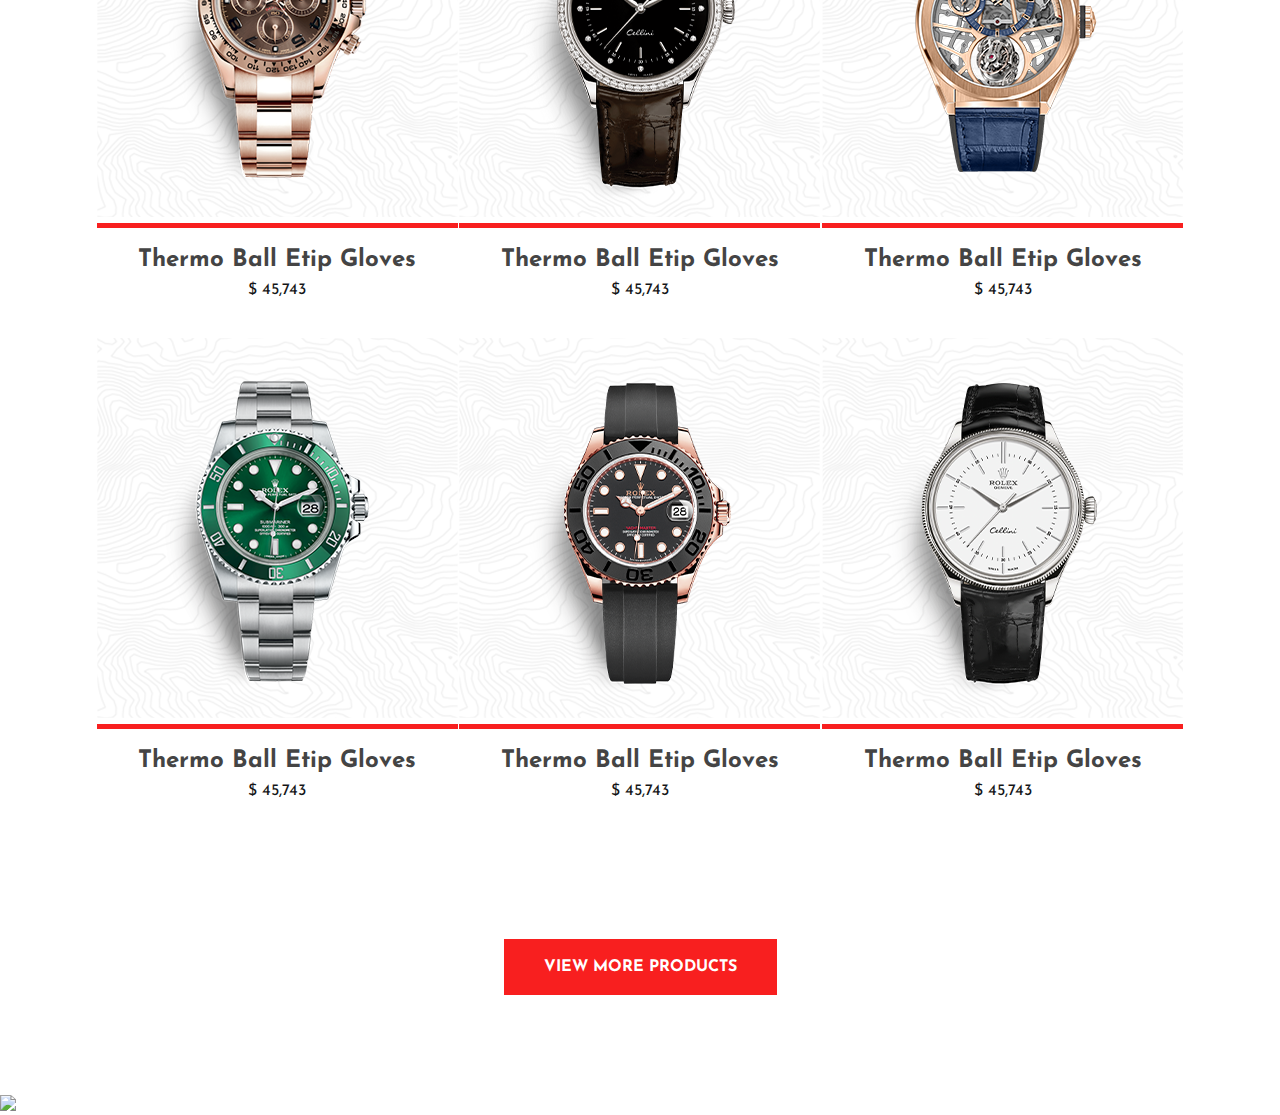
==== commit 174f8928: "xdf" ====
--- a/templete1/index.html
+++ b/templete1/index.html
@@ -166,6 +166,8 @@
                 <div class="img-item">
                   <img src="assets\img\watches/xpopular1.png.pagespeed.ic.V6f1NFO7gC.webp" alt="">
                   <button>Add to cart</button>
+                  <a href="#"><i class="far fa-heart"></i></a>
+
                 </div>
                 <a>Thermo Ball Etip Gloves</a>
                 <p>$ 45,743</p>
@@ -174,14 +176,16 @@
                 <div class="img-item">
                   <img src="assets\img\watches/xpopular2.png.pagespeed.ic.tyRElexSbg.webp" alt="">
                   <button>Add to cart</button>
-                </div>
-                <a>Thermo Ball Etip Gloves</a>
-                <p>$ 45,743</p>
+                  <a href="#"><i class="far fa-heart"></i></a>
+                </div>
+                <a>Thermo Ball Etip Gloves</a>
+                <p>$ 45,743</p> 
               </div>
               <div class="item">
                 <div class="img-item">
                   <img src="assets\img\watches/xpopular3.png.pagespeed.ic.hSa1p1jqty.webp" alt="">
                   <button>Add to cart</button>
+                  <a href="#"><i class="far fa-heart"></i></a>
                 </div>
                 <a>Thermo Ball Etip Gloves</a>
                 <p>$ 45,743</p>
@@ -190,6 +194,7 @@
                 <div class="img-item">
                   <img src="assets\img\watches/xpopular4.png.pagespeed.ic.-4ClcOF8fv.webp" alt="">
                   <button>Add to cart</button>
+                  <a href="#"><i class="far fa-heart"></i></a>
                 </div>
                 <a>Thermo Ball Etip Gloves</a>
                 <p>$ 45,743</p>
@@ -198,6 +203,7 @@
                 <div class="img-item">
                   <img src="assets\img\watches/xpopular5.png.pagespeed.ic.ak-jzjbDc8.webp" alt="">
                   <button>Add to cart</button>
+                  <a href="#"><i class="far fa-heart"></i></a>
                 </div>
                 <a>Thermo Ball Etip Gloves</a>
                 <p>$ 45,743</p>
@@ -206,6 +212,7 @@
                 <div class="img-item">
                   <img src="assets\img\watches/xpopular6.png.pagespeed.ic.Q3zrxHTInj.webp" alt="">
                   <button>Add to cart</button>
+                  <a href="#"><i class="far fa-heart"></i></a>
                 </div>
                 <a>Thermo Ball Etip Gloves</a>
                 <p>$ 45,743</p>
--- a/templete1/assets/css/style.css
+++ b/templete1/assets/css/style.css
@@ -184,7 +184,7 @@
     }
   nav label i{
     color:#FF2020;
-    font-size: 25px;
+    font-size: 80px;
   }
   nav .list{
     position: absolute;
@@ -236,6 +236,19 @@
   nav .list .list-item:nth-child(4)::after{
   display: none;
   }
+  nav .nav-icon{
+    font-size: 60px;
+    padding:15px;
+  }
+  nav > a{
+    width:30%;
+    height: 100%;
+  }
+  nav img{
+      width: 100%;
+      height: 100%;
+
+  }
 
 
 }
@@ -538,6 +551,13 @@
   margin-bottom: 20px;
   overflow: hidden;
 
+}
+.popular .img-item a i {
+  position: absolute;
+  top:10px;
+  right: 20px;
+  font-size: 40px;
+  opacity: 0;
 }
 .popular .item  button{
   position: absolute;
@@ -552,11 +572,14 @@
   color:white;
   font-size: 20px;
   cursor: pointer;
-  transition: 0.5s all;
+  transition: 0.75s all;
 }
 .popular .item:hover button {
   transform: translate(0,-75px);
 
+}
+.popular .item:hover i{
+  opacity: 1;
 }
 
 .popular .item a{
@@ -579,6 +602,57 @@
 .popular .btn::after{
   background-color: #4a4a4b;
 }
+ /* 
+ ======================================
+ end of popular items section
+ ======================================  
+*/
+ /* 
+ ======================================
+ start of popular items media
+ ======================================  
+*/
+@media(max-width:991px){
+
+  .popular .container .row{
+    display:block;
+  }
+  .popular .container .row .item{
+    margin-bottom: 100px;
+  }
+  .popular .container .row .img-item{
+    width: 100%;
+    height: 900px;
+  }
+  .popular .container .row .img-item img{
+    width: 100%;
+    height: 100%;
+  }
+
+  .popular .item  button{
+    width: 100%;
+    font-size: 60px;
+  }
+  .popular .container .btn{
+    font-size:40px;
+    padding:30px 60px;
+    margin-bottom: 250px;
+  }
+  .popular > p{
+    font-size: 16px;
+    padding:0 120px;
+  }
+  .popular h2{
+    font-size: 80px;
+    margin-bottom: 40px;
+  }
+
+}
+ /* 
+ ======================================
+ end of popular items media
+ ======================================  
+*/
 
   /* 
 ======================================
@@ -627,7 +701,7 @@
     left:50%;
     font-size: 40px;
     color:white;
-    border:1px solid white;
+    border:3px solid white;
     padding:25px;
     padding-left:30px;
     border-radius: 50%;
@@ -649,11 +723,49 @@
         end next-video section style
  ======================================  
 */
-
-
-
-
-
-
-
-
+/*
+========================================
+      start next video section media 
+========================================
+*/
+@media(max-width:991px){
+    .next-video .next span{
+      font-size: 40px;
+    }
+    .next-video .next i{
+      font-size: 50px;
+      margin-left: 175px;
+      
+    }
+    .next-video .play a i{
+      top:30%;
+      left:45%;
+      font-size: 90px;
+      padding:25px;
+      padding-left: 35px;
+      border: 5px solid white;
+    }
+    .next-video .container:hover .play a i{
+    padding:40px 40px 40px 50px;
+    }
+    .next-video .play:hover i{
+        background-color: white;
+        color:red;
+    }
+    .next-video .container{
+      width: 100%;
+      height: 600px;
+    }
+    .next-video .container img{
+      width: 100%;
+      height: 100%;
+    }
+}
+
+
+
+
+
+
+
+
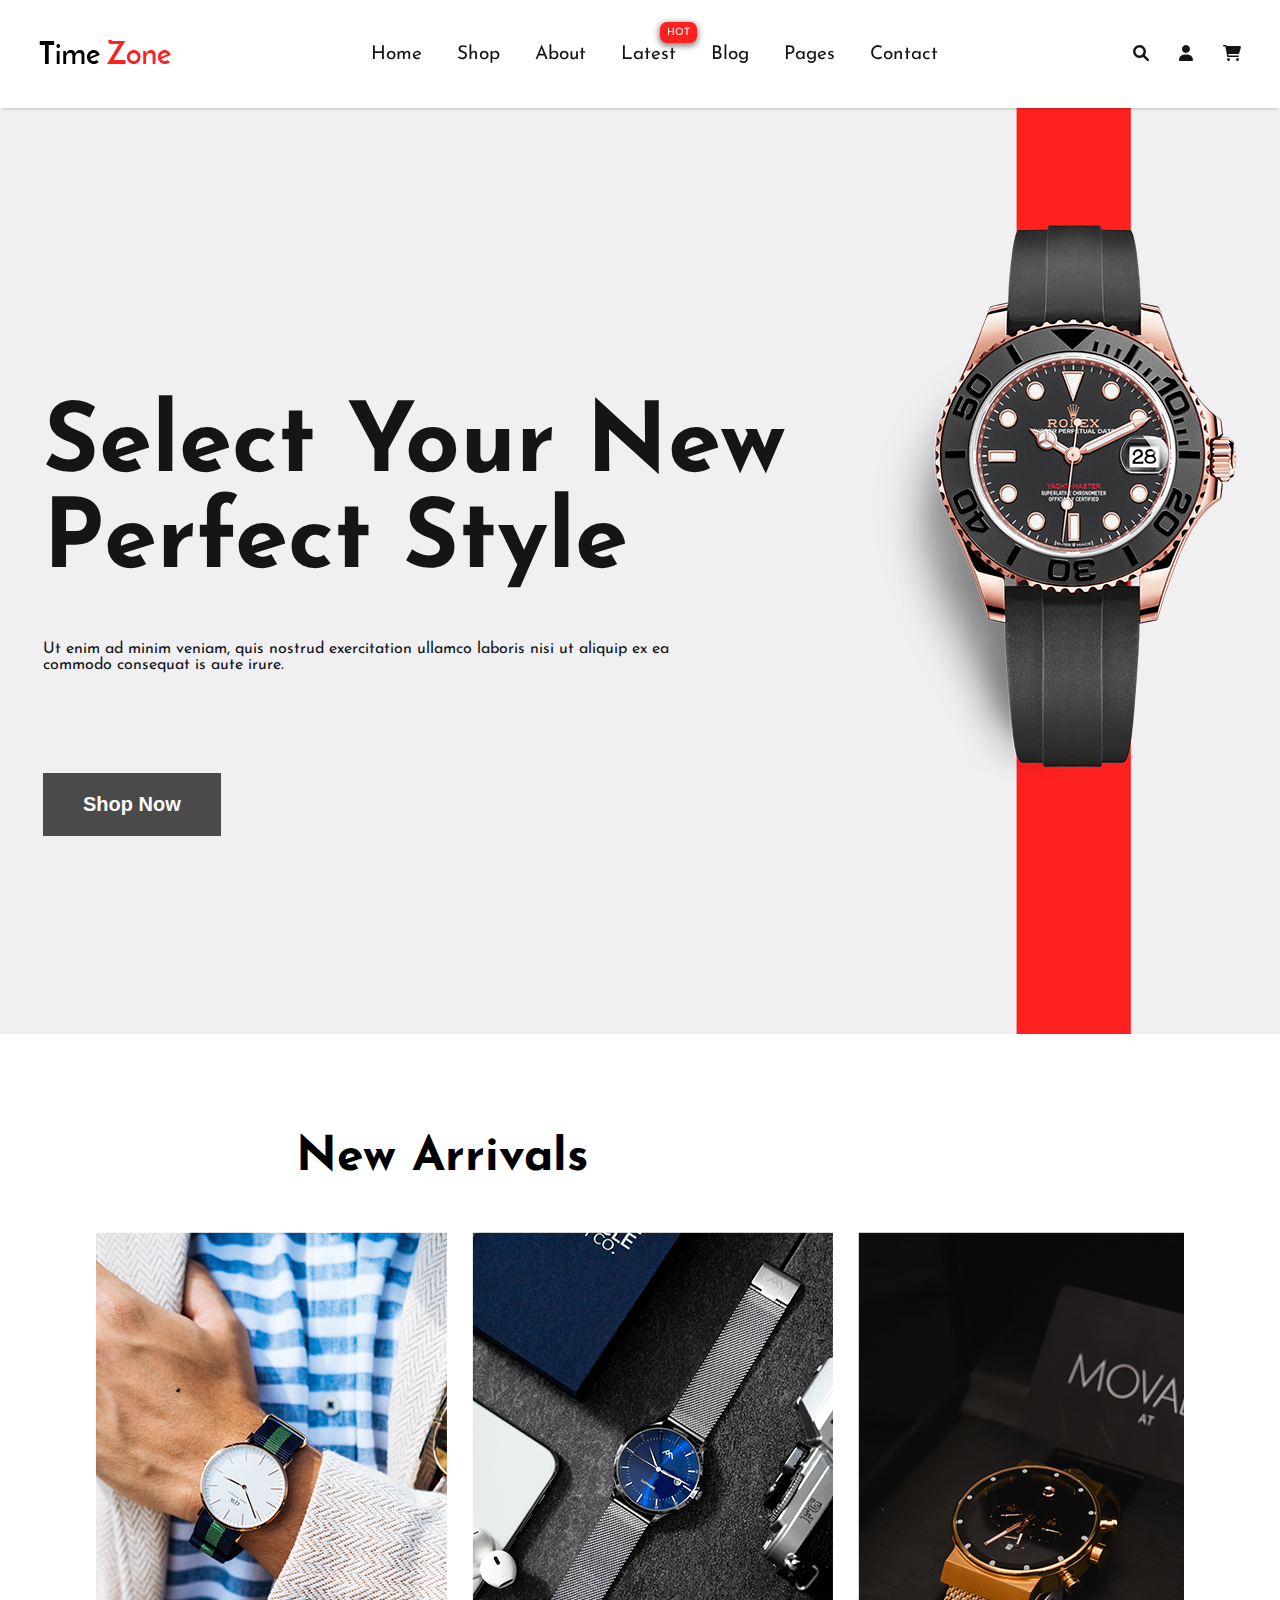
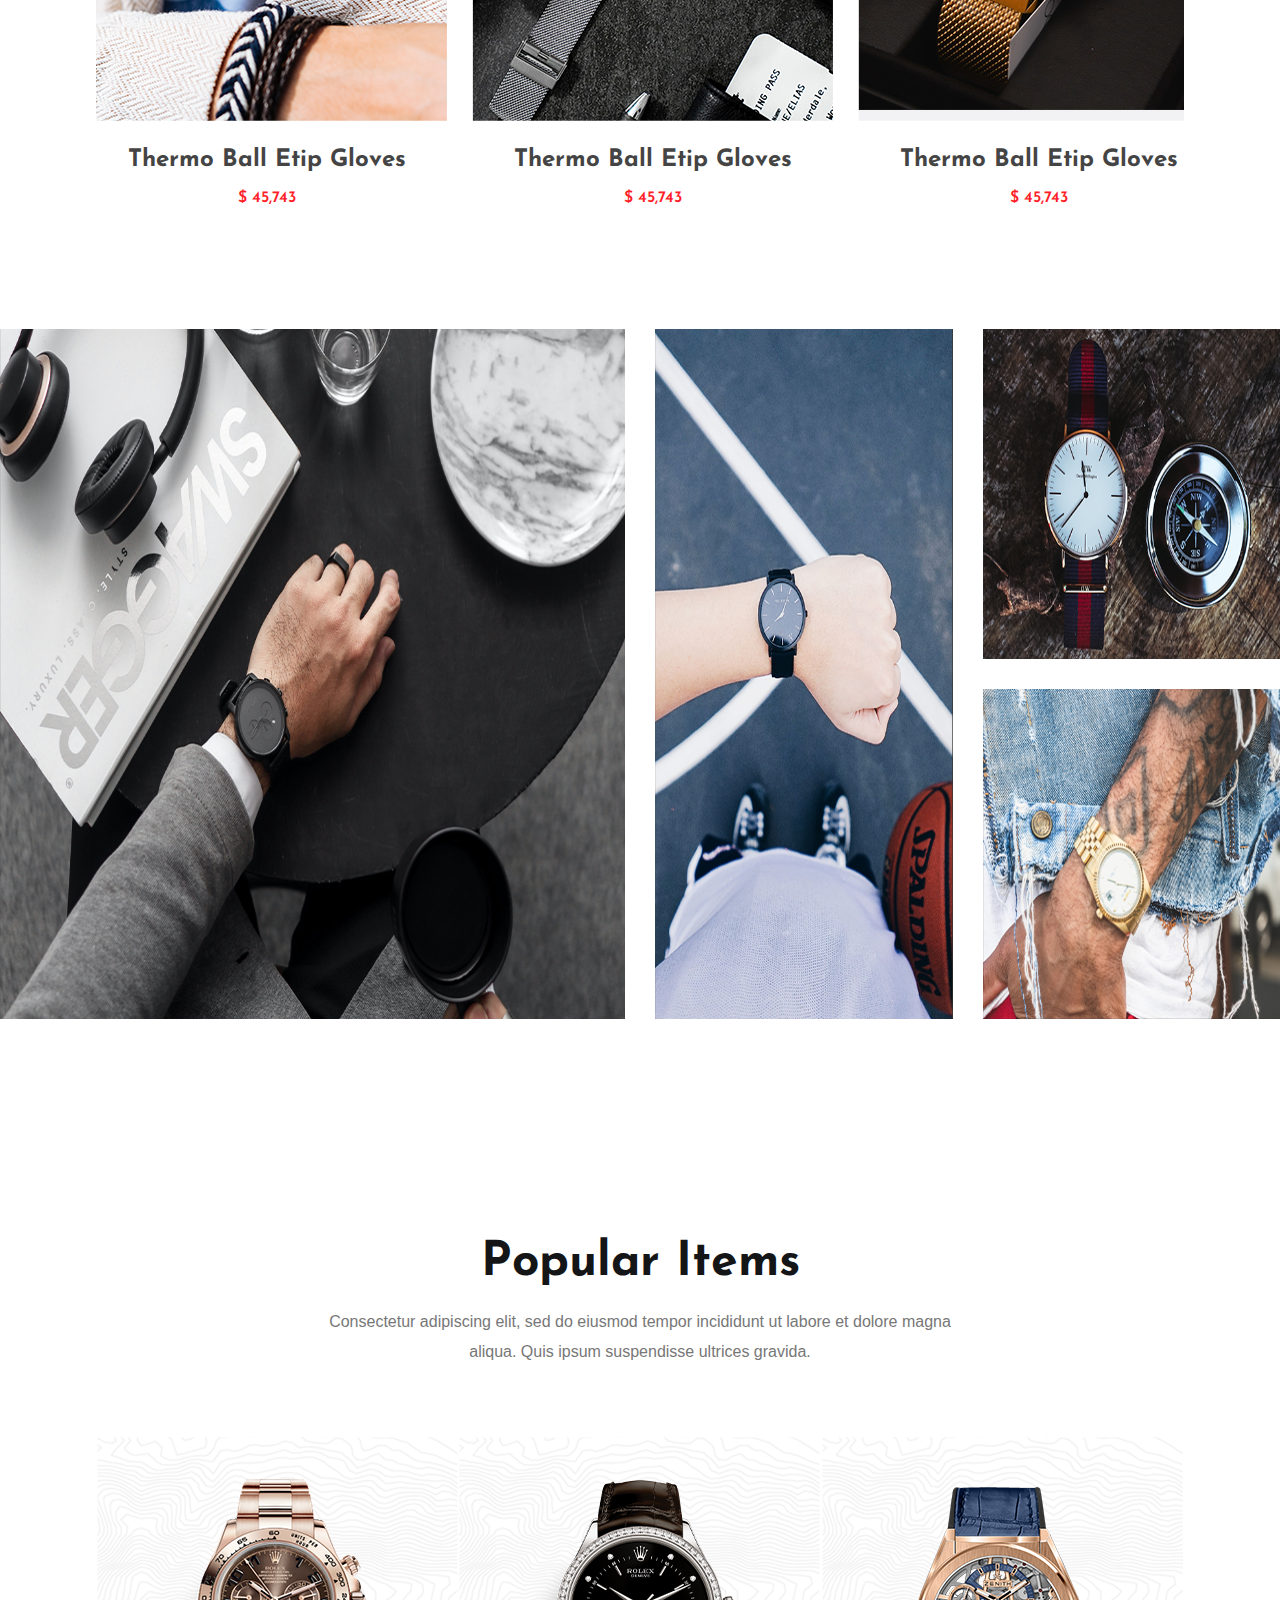
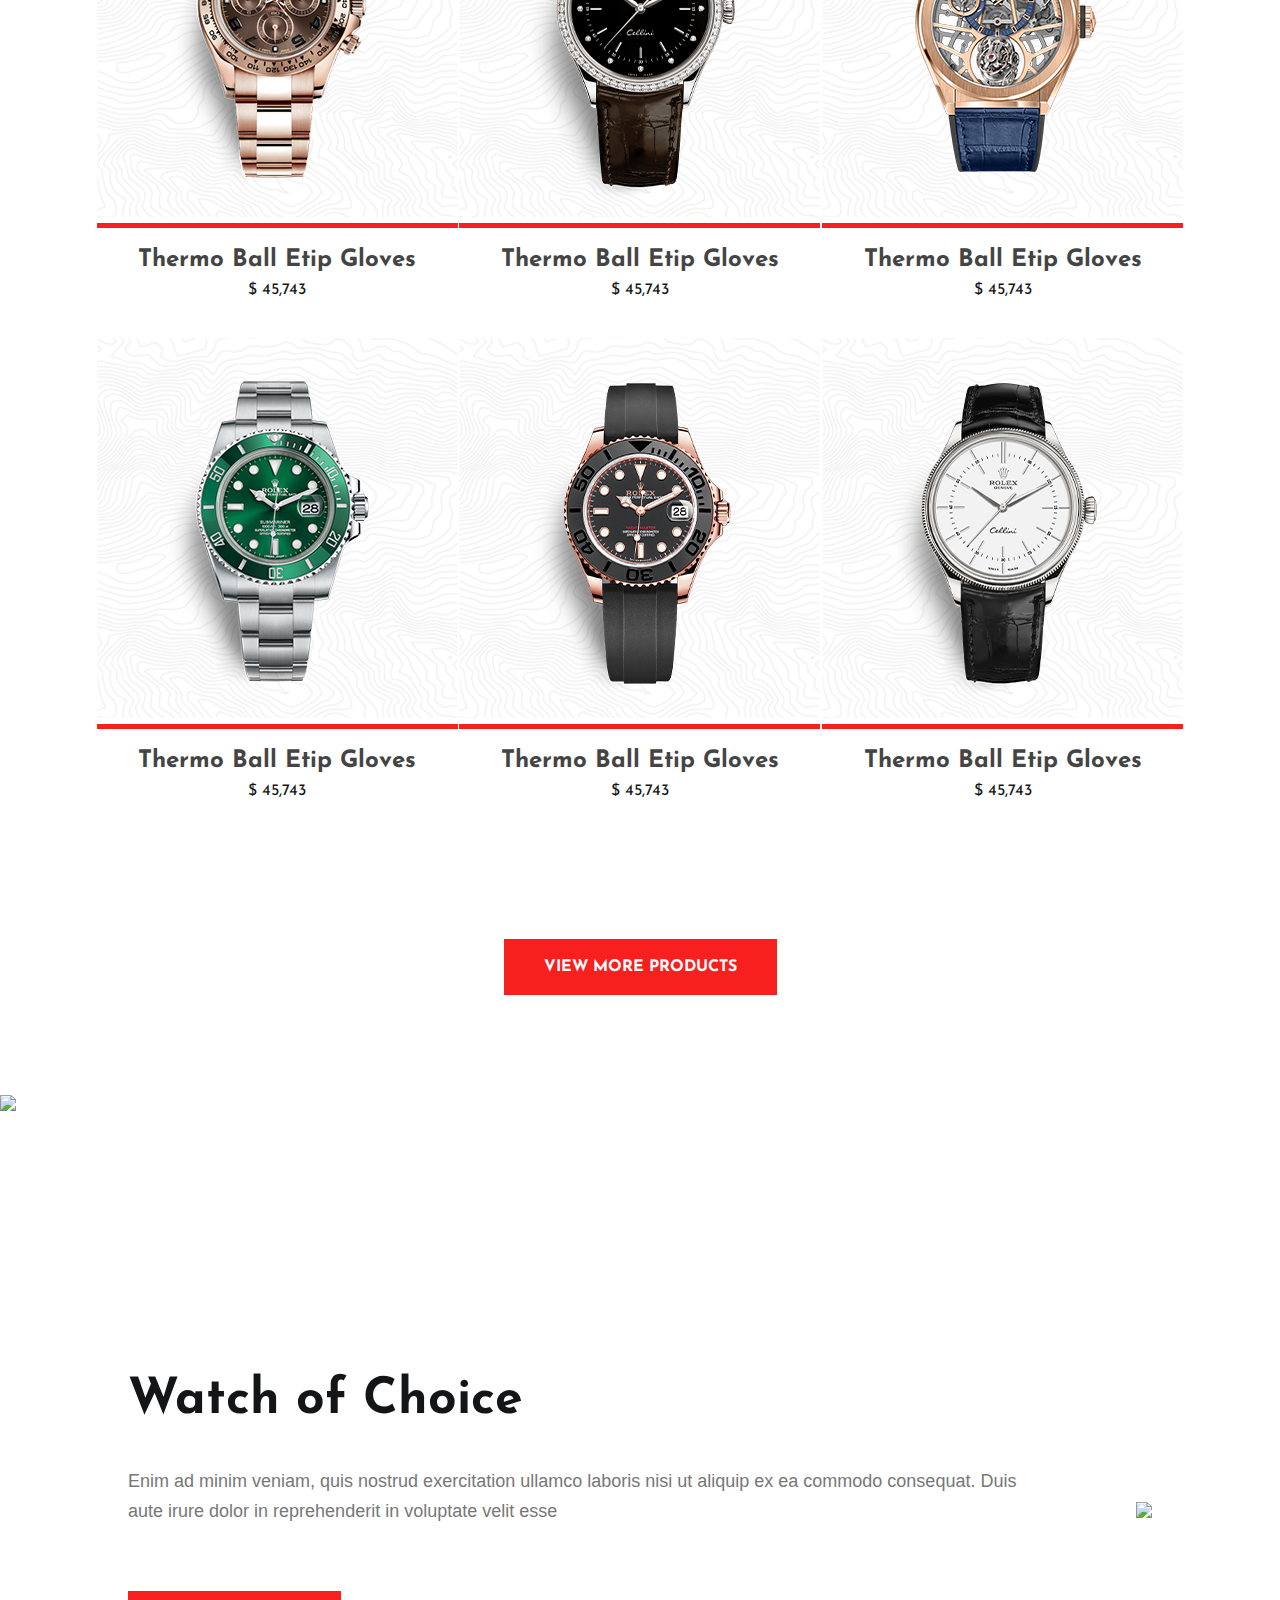
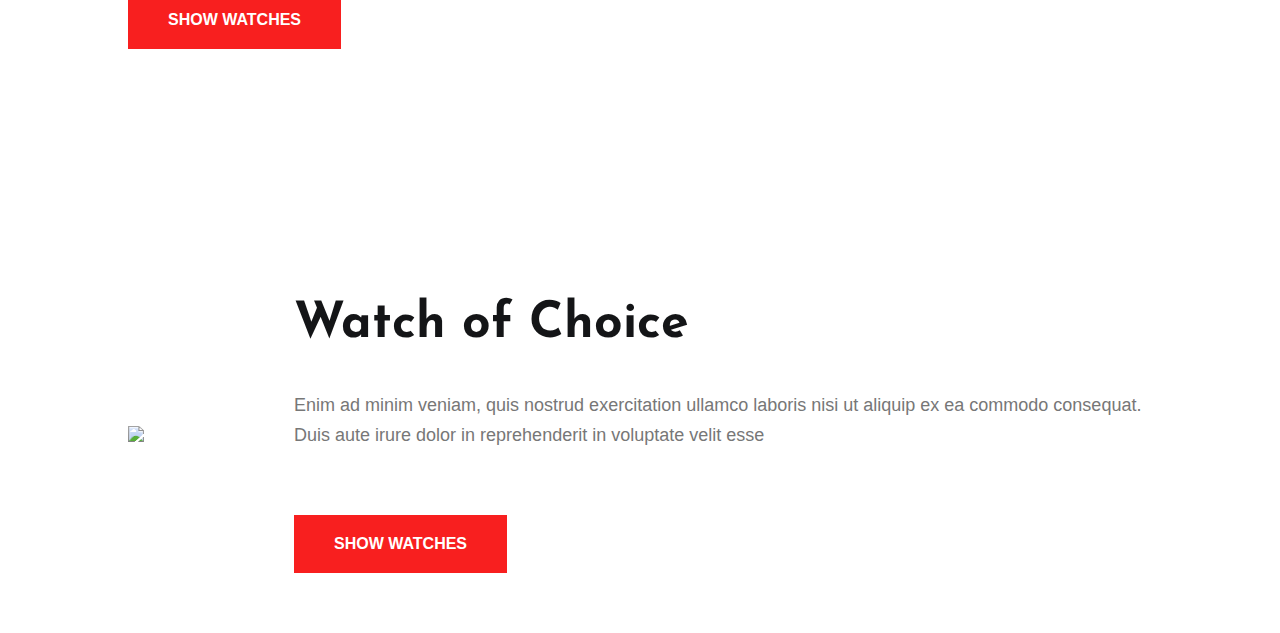
==== commit 36463d59: "mostafaaa" ====
--- a/templete1/index.html
+++ b/templete1/index.html
@@ -222,9 +222,14 @@
             <button class="btn">VIEW MORE PRODUCTS</button>
           </div>
         </section>
-         <!-- 
+        <!-- 
         ======================================
                 end of popular items section
+        ====================================== 
+        -->
+        <!-- 
+        ======================================
+                start of next video section
         ====================================== 
         -->
         <section class="next-video">
@@ -239,10 +244,50 @@
             </div>
             <div class="overlay"></div> 
           </div> 
-          
-       
+        </section>  
+        <!-- 
+        ======================================
+                end of next video section
+        ====================================== 
+        -->
+        
+        <!-- 
+        ======================================
+                start of watch info section
+        ====================================== 
+        -->
+        <section class="watch">
+          <div class="container">
+            <div class="col">
+              <div class="row">
+                <div class="watch-info">
+                  <h2>Watch of Choice</h2>
+                  <p>Enim ad minim veniam, quis nostrud exercitation ullamco laboris nisi ut aliquip ex ea commodo consequat. Duis aute irure dolor in reprehenderit in voluptate velit esse</p>
+                  <button class="btn">SHOW WATCHES</button>
+                </div> 
+                <div class="watch-img">
+                  <img src="/assets/img/watch-info/xchoce_watch1.png.pagespeed.ic.JqdVtLwPVf.webp">
+                </div>
+              </div>
+              <div class="row">
+                <div class="watch-img">
+                  <img src="/assets/img/watch-info/xchoce_watch2.png.pagespeed.ic.GaOMVE1NLY.webp">
+                </div>
+                <div class="watch-info">
+                  <h2>Watch of Choice</h2>
+                  <p>Enim ad minim veniam, quis nostrud exercitation ullamco laboris nisi ut aliquip ex ea commodo consequat. Duis aute irure dolor in reprehenderit in voluptate velit esse</p>
+                  <button class="btn">SHOW WATCHES</button>
+                </div> 
+                
+              </div>
+            </div>  
+
+          </div>
         </section>
-
-
+        <!-- 
+        ======================================
+                end of watch info section
+        ====================================== 
+        -->
       </body>
 </html>
--- a/templete1/assets/css/style.css
+++ b/templete1/assets/css/style.css
@@ -107,13 +107,13 @@
   border-top: #FF2020 3px solid;
   border-top-left-radius: 15px;
   border-top-right-radius: 15px;
-  opacity: 0;
+  display: none;
   transition: 1s all;
   z-index: 50;
 }
 nav .list .list-item:hover >.drop-down{
   display: block;
-  opacity: 1;
+  display: block;
 }
 nav .list .list-item .drop-down::before{
   content: "";
@@ -191,14 +191,12 @@
     background-color: #F0F0F2;
     top:100px;
     right:0px;
-    opacity: 0;
-    transition: all .4s ease-in;
+    display: none;
     width:100%;
 
   }
   nav input:checked ~ .list{
-    opacity: 1;
-  }
+    display: block;  }
   nav .list .list-item{
     position: relative;
     display: block;
@@ -664,6 +662,9 @@
       position: relative;
       transition: 1s all;
   }
+  .next-video{
+    margin-bottom: 200px;
+  }
   .next-video .next{
     position: absolute;
     left:0;
@@ -700,20 +701,17 @@
     top:50%;
     left:50%;
     font-size: 40px;
+    display: inline-block;
     color:white;
-    border:3px solid white;
-    padding:25px;
-    padding-left:30px;
+    border:2px solid white;
+    padding:30px;
     border-radius: 50%;
-    transition: 1s all;
-    text-rendering: auto;
-    font-style: normal;
-    font-variant: normal;
+    transition: 0.5s all;
     z-index: 7;
   }
-.next-video .container:hover .play a i{
+/* .next-video .container:hover .play a i{
   padding:30px 30px 30px 35px;
-}
+} */
 .next-video .play:hover i{
       background-color: white;
       color:red;
@@ -762,10 +760,110 @@
     }
 }
 
-
-
-
-
-
-
-
+/* 
+ ======================================
+        start watch info section style
+ ======================================  
+*/
+.watch .container{
+  width: 80%;
+  padding:60px 0;
+}
+.watch .container .row{
+  justify-content: space-around;
+  align-items: center;
+}
+.watch .col{
+  display: flex;
+  flex-wrap: wrap;
+}
+.watch .row:nth-child(1) img{
+  margin-left:100px;
+}
+.watch .row:nth-child(1){
+  margin-bottom: 250px;
+}
+.watch .row:nth-child(2) img{
+  margin-right:150px;
+}
+
+.watch .watch-info h2{
+  font-size: 50px;
+  font-weight: 700;
+  margin-bottom: 40px;
+}
+.watch .watch-info p{
+  font-family: "Roboto",sans-serif;
+  color: #777;
+  font-size: 18px;
+  line-height: 30px;
+  margin-bottom: 15px;
+  font-weight: normal;
+}
+.watch .watch-info .btn{
+  background-color: #f81f1f;
+  margin-top: 50px;
+  font-size: 16px;
+}
+.watch .watch-info .btn::after{
+  background-color: #4a4a4b;
+}
+/*
+========================================
+     end watch info section style
+========================================
+*/
+
+/* 
+ ======================================
+        start watch info section media
+ ======================================  
+*/
+@media(max-width:991px){
+  .watch .container{
+    width: 80%;
+  }
+  .watch .container .row{
+    display: block;
+  }
+  .watch .watch-info{
+    text-align: center;
+  }
+  
+
+  .watch .row:nth-child(1) img {
+    margin-left: 9px;
+    margin-top: 83px;
+    width: 100%;
+  }
+  .watch .watch-info h2 {
+    font-size: 94px;
+    font-weight: 700;
+    margin-bottom: 68px;
+  }
+
+
+    .watch .watch-info .btn {
+        background-color: #f81f1f;
+        margin-top: 50px;
+        font-size: 42px;
+        font-weight: 100;
+        padding: 30px 65px;
+    }
+    .watch .row:nth-child(2) img {
+      width: 100%;
+    }
+
+
+}
+/*
+========================================
+     end watch info section media
+========================================
+*/
+
+
+
+
+
+
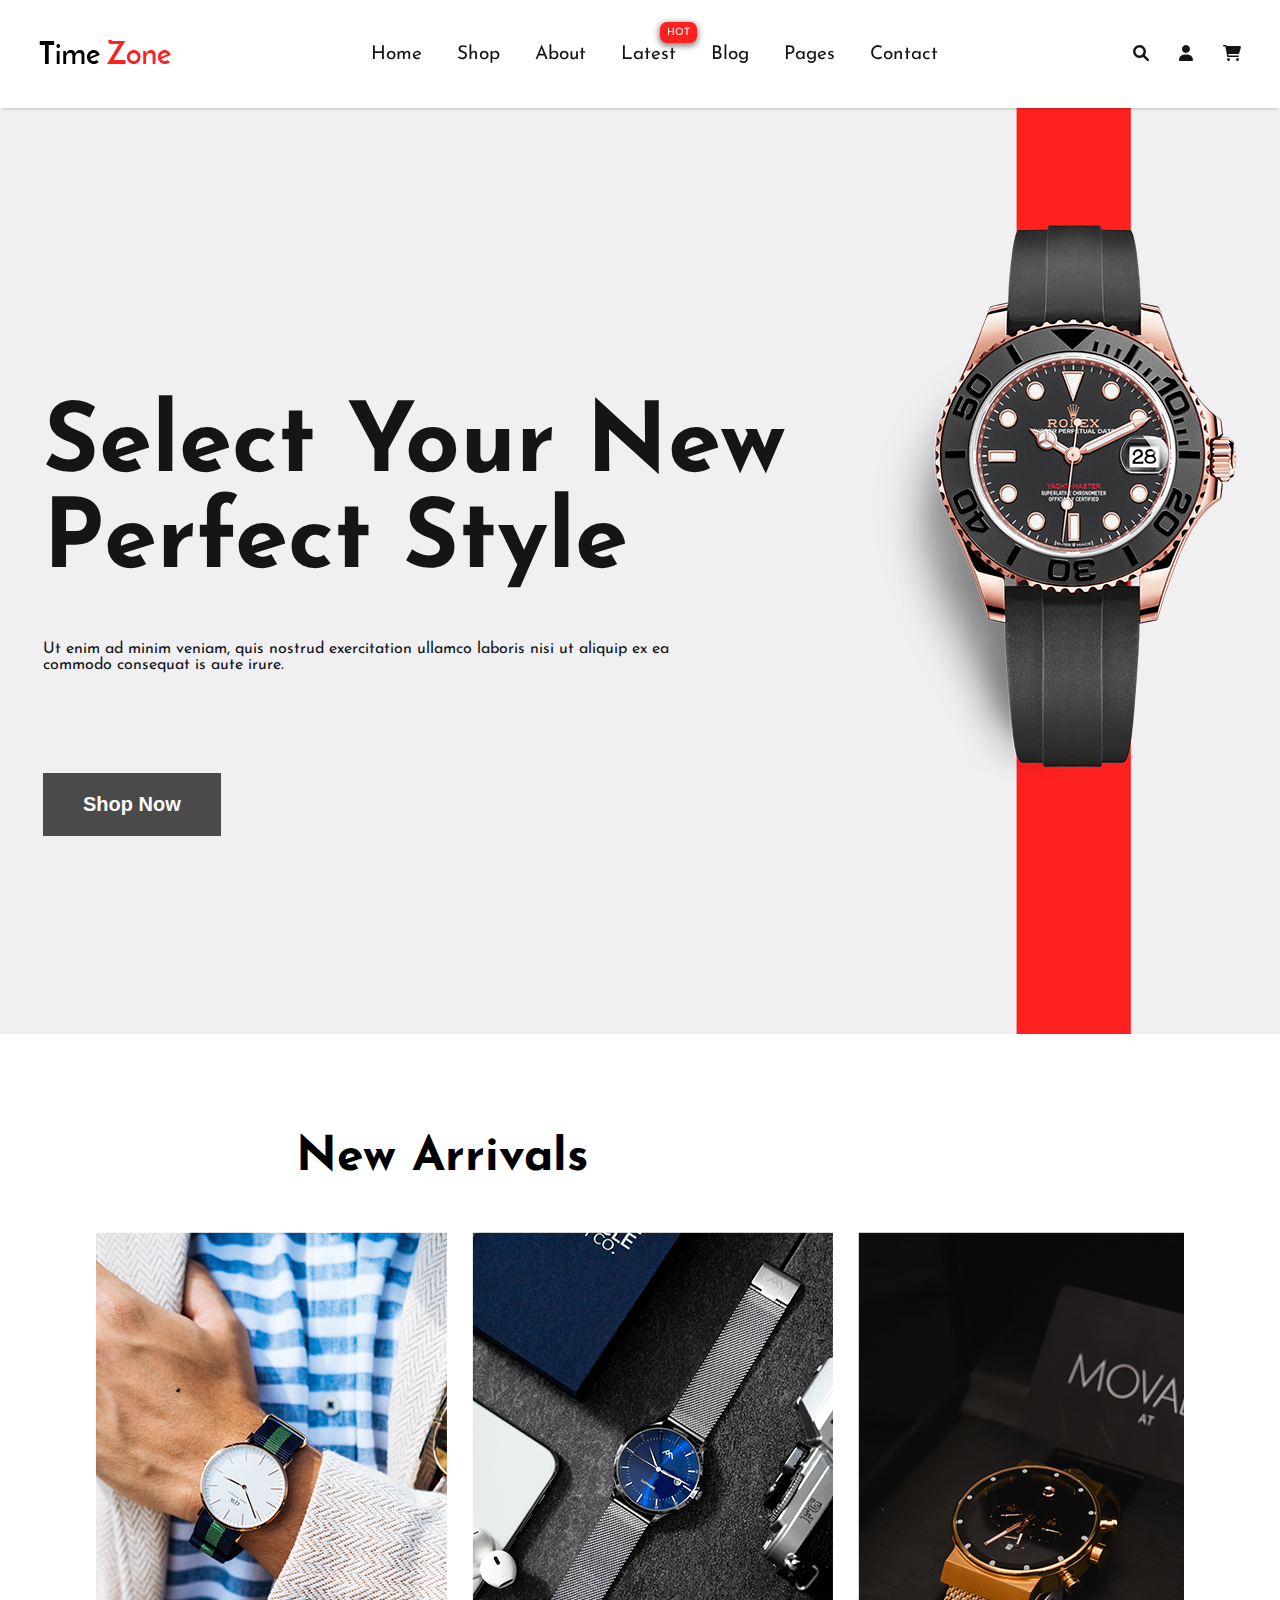
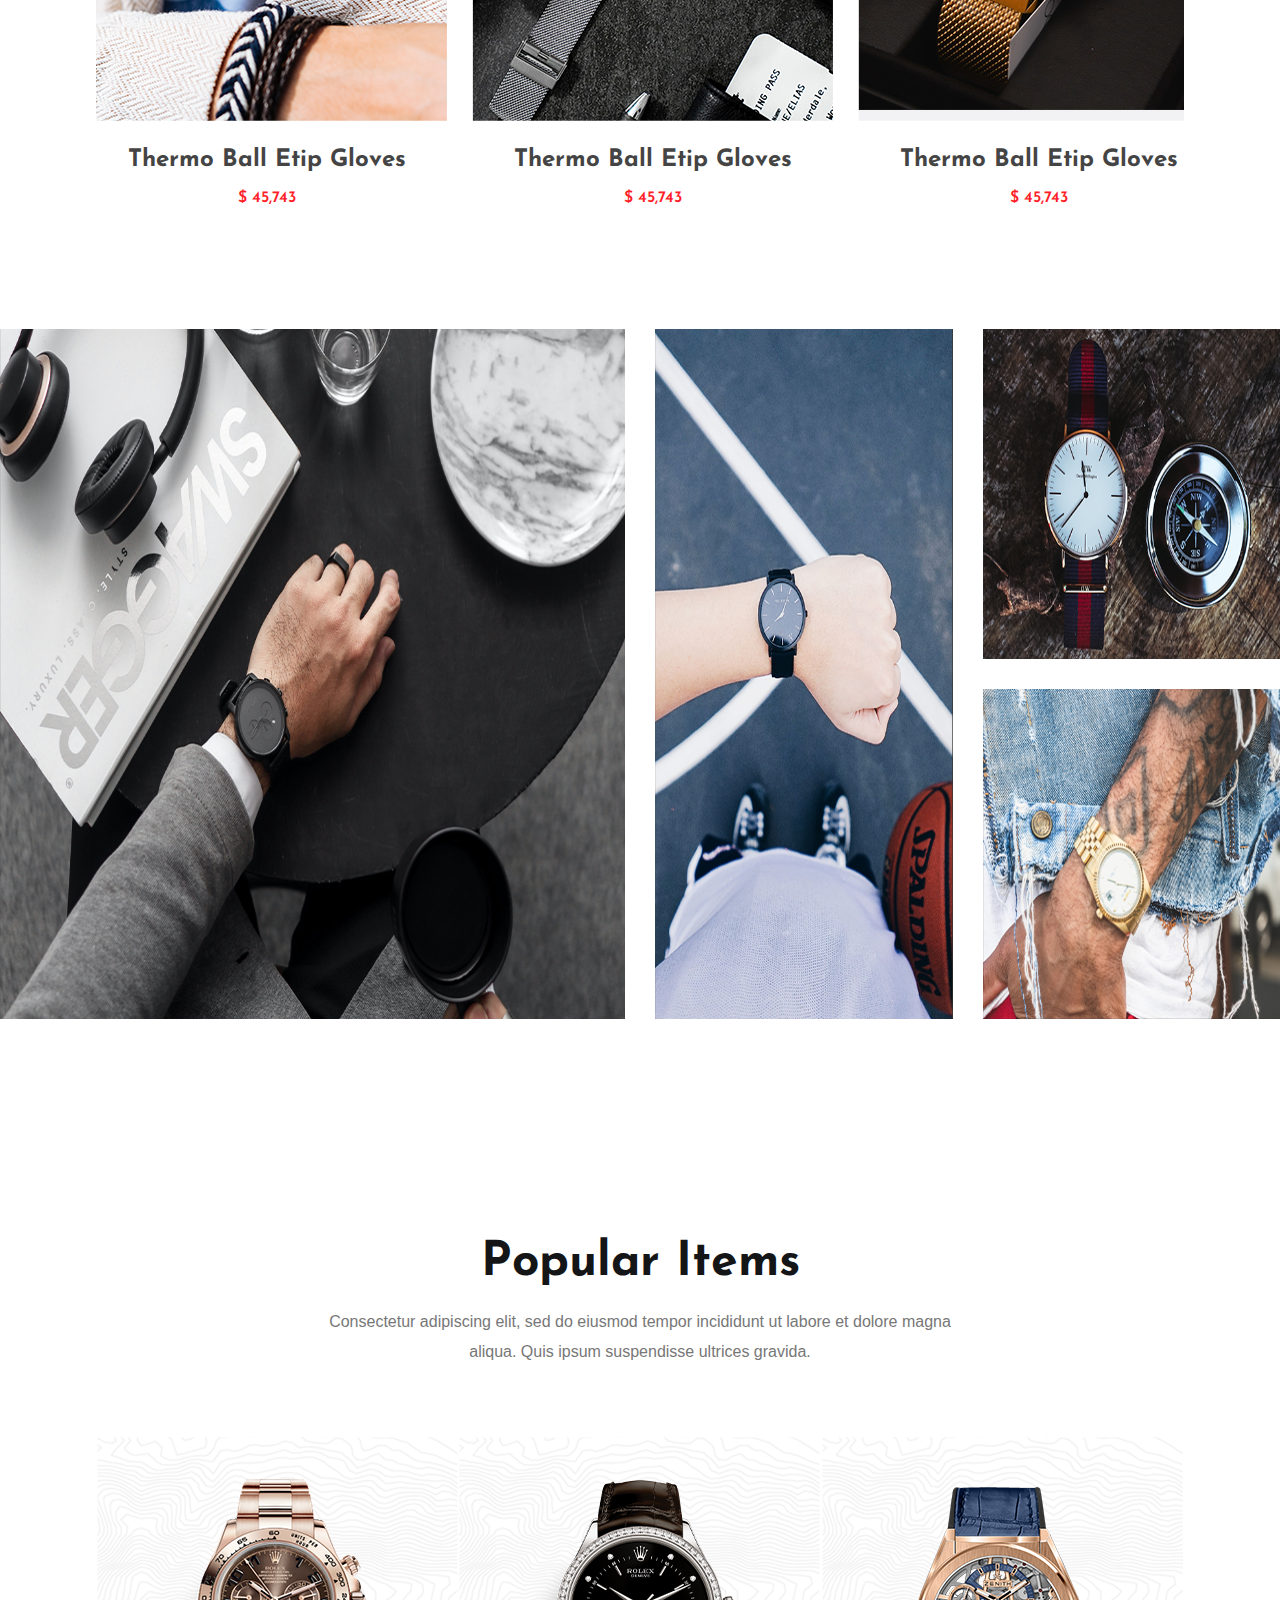
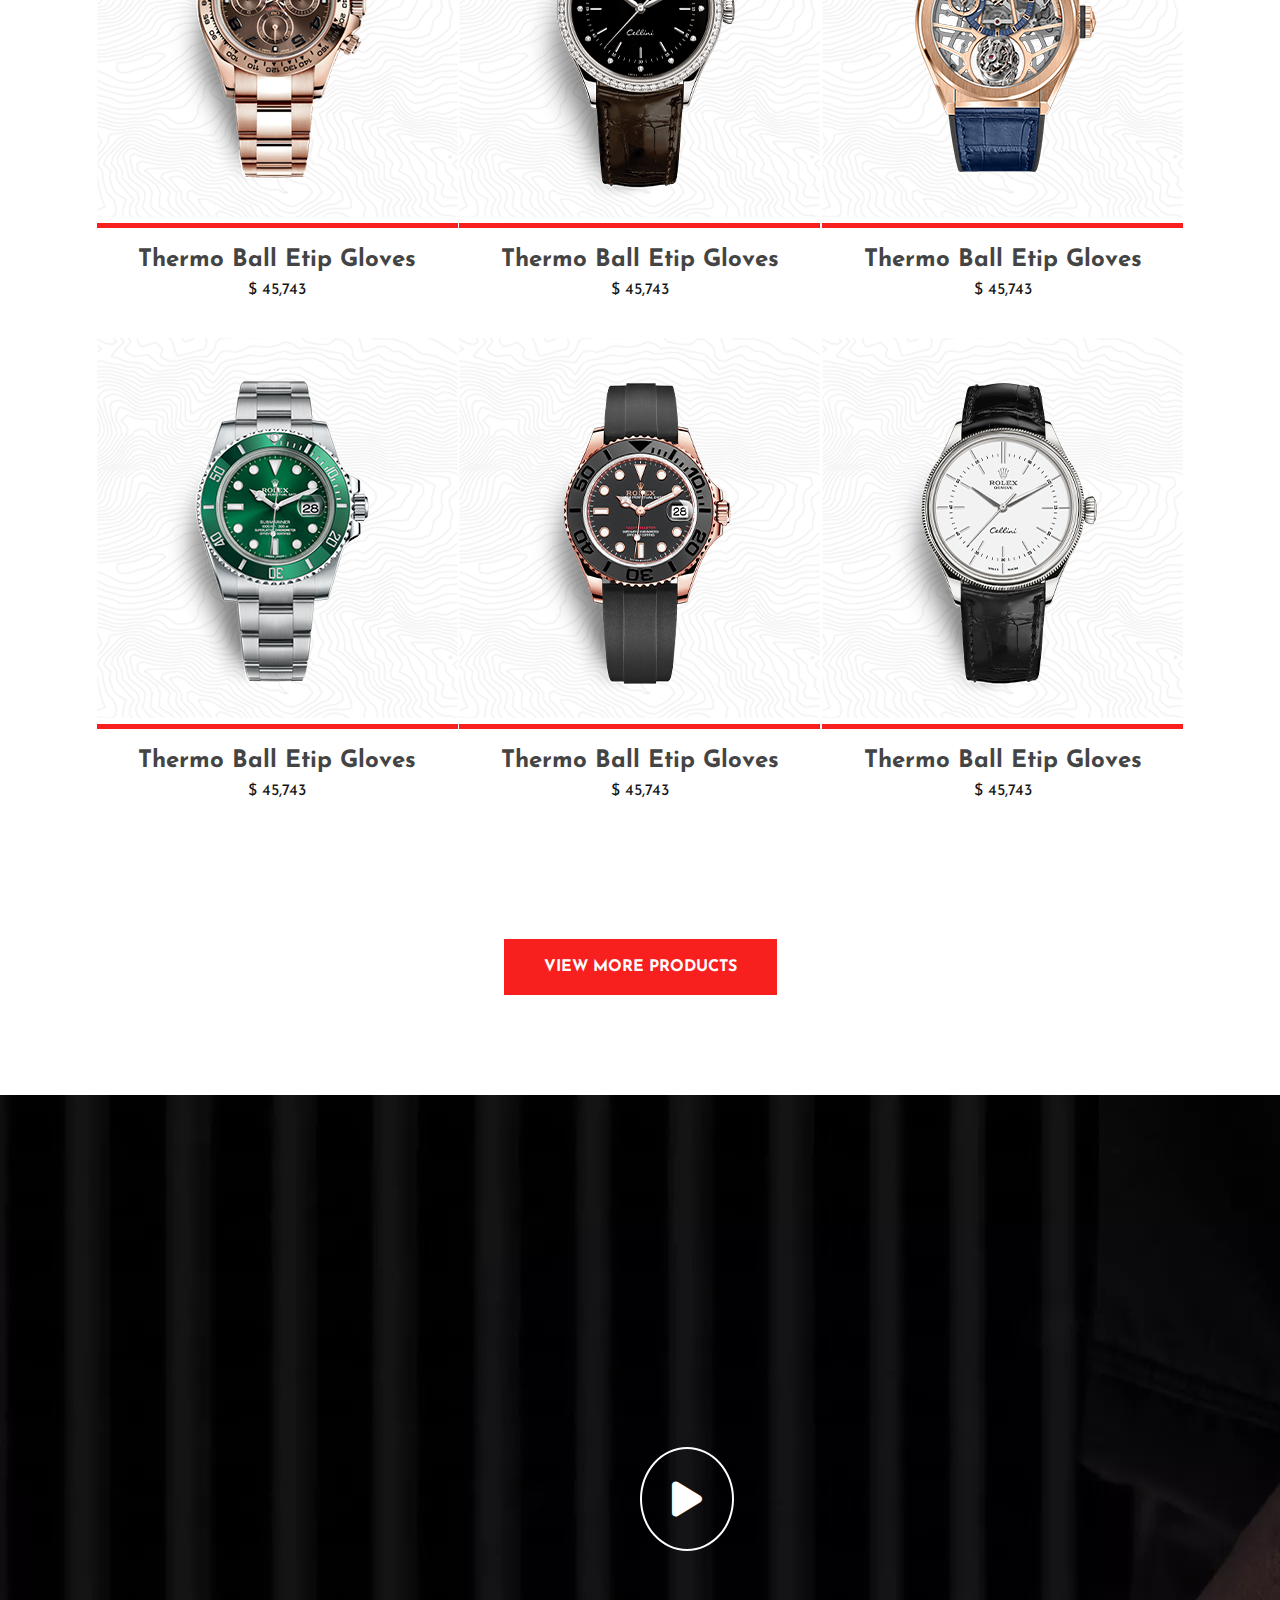
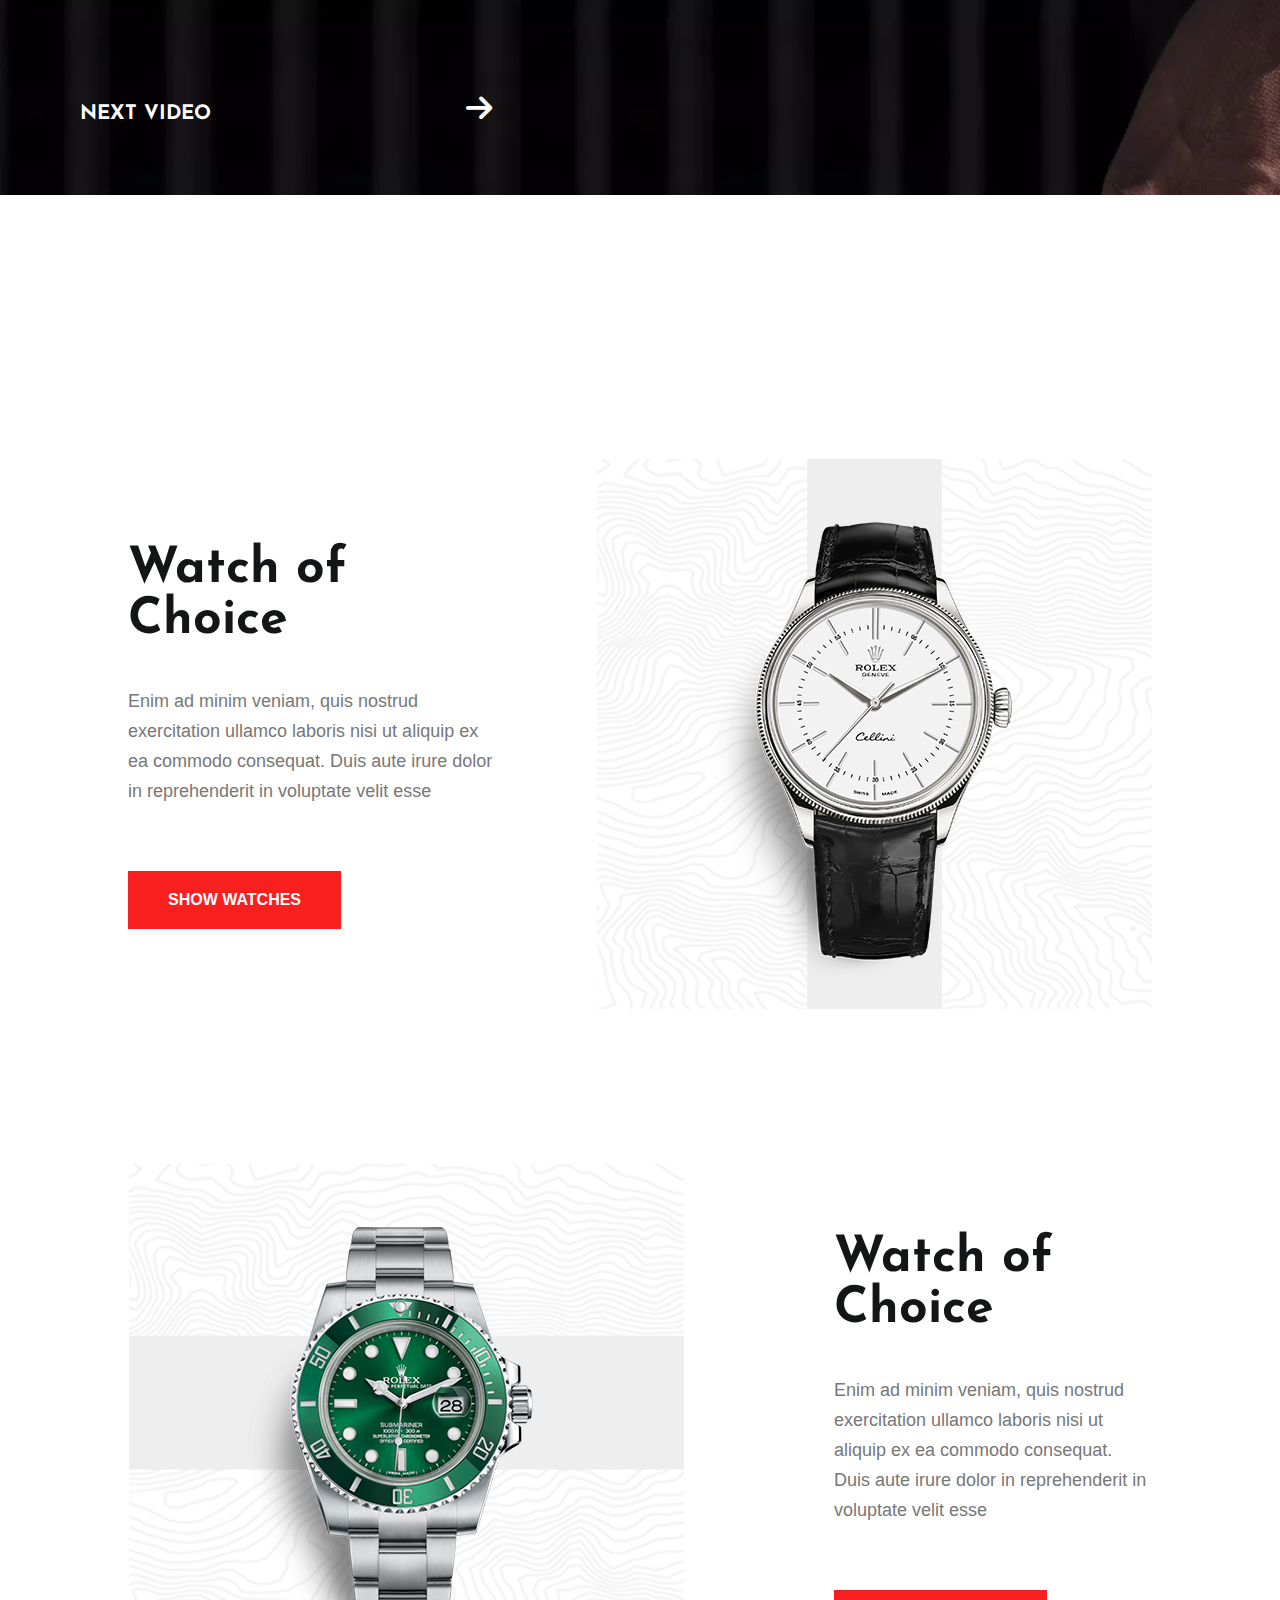
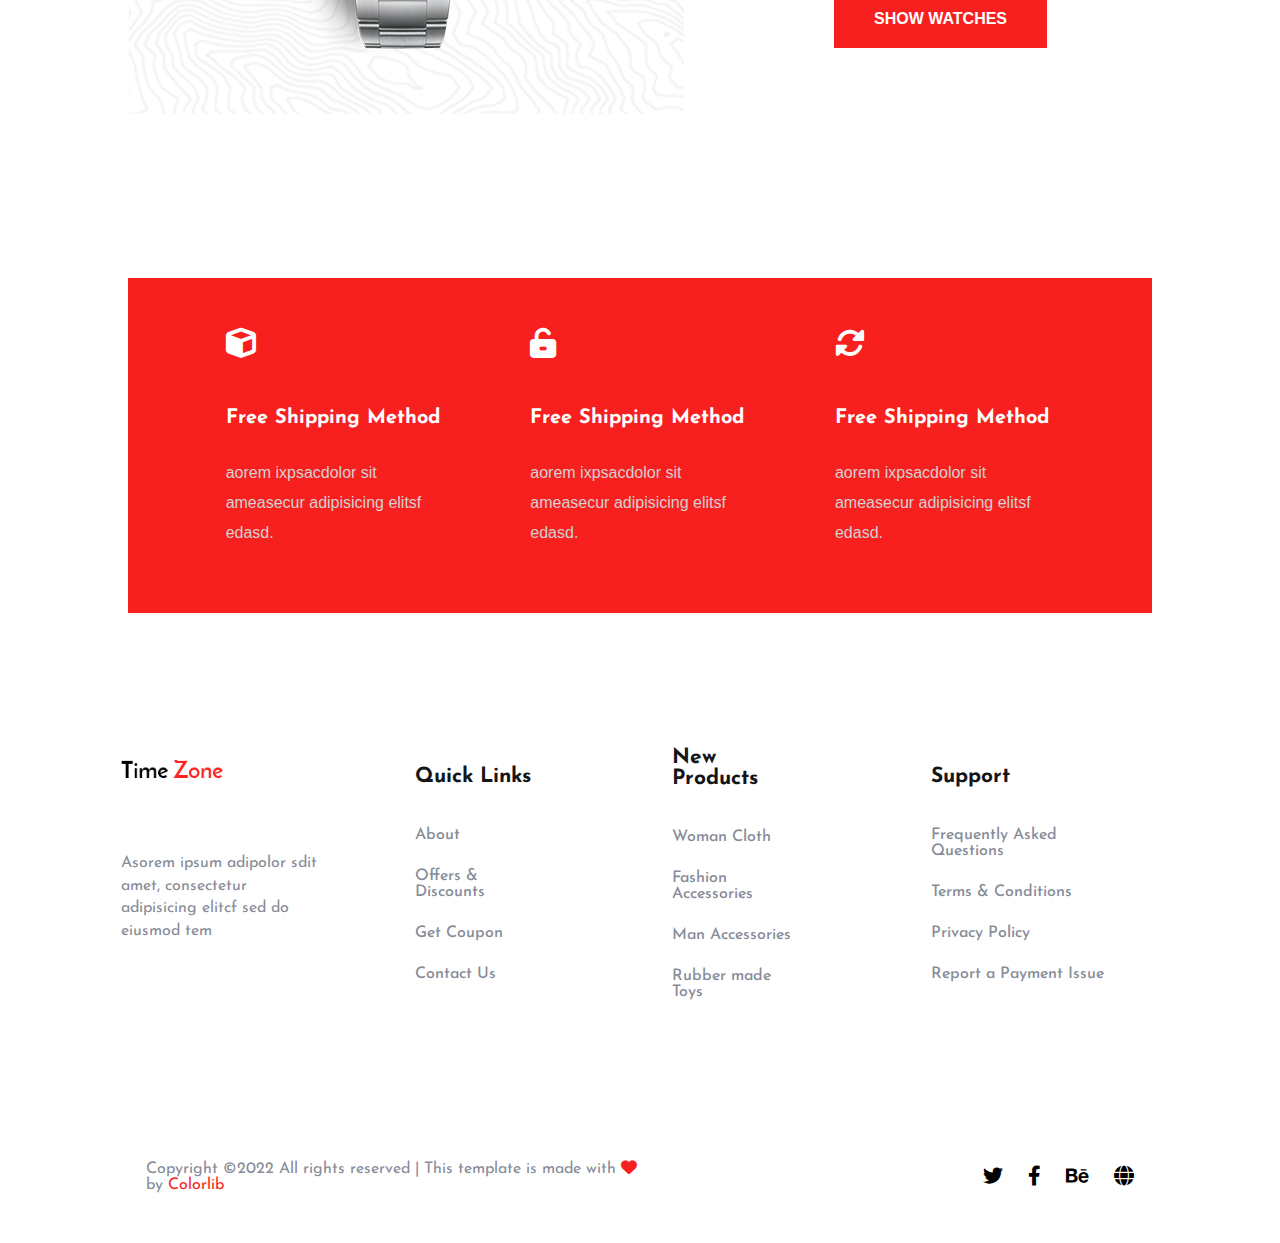
==== commit caf371c3: "THE END" ====
--- a/templete1/index.html
+++ b/templete1/index.html
@@ -34,20 +34,21 @@
                   </ul>
               </li>
               <li class="list-item"><a href="#">Blog</a>
-                  <ul class="drop-down">
-                    <li class="drop-down-item"><a href="#">Blog</a></li>
-                    <li class="drop-down-item"><a href="#">Blog list</a></li>
-                  </ul>
-              </li>
+                <ul class="drop-down">
+                  <li class="drop-down-item"><a href="#">Blog</a></li>
+                  <li class="drop-down-item"><a href="#">Blog list</a></li>
+                </ul>
+            </li>
               <li class="list-item"><a href="#">Pages</a>
                 <ul class="drop-down">
-                  <li class="drop-down-item"><a href="#">Login</a></li>
+                  <li class="drop-down-item"><a href="#"></a>Login</li>
                   <li class="drop-down-item"><a href="#"></a>Cart</li>
                   <li class="drop-down-item"><a href="#"></a>Element</li>
                   <li class="drop-down-item"><a href="#"></a>Confirmation</li>
                   <li class="drop-down-item"><a href="#"></a>Product Checkout</li>
                 </ul>
               </li>
+              
               <li class="list-item"><a href="#">Contact</a></li>
             </ul>
             <div class="nav-icon">
@@ -234,7 +235,7 @@
         -->
         <section class="next-video">
           <div class="container">
-            <img src="/assets/img/xsectin_bg1.png.pagespeed.ic.T-WXXrSkcN.webp">
+            <img src="assets/img/xsectin_bg1.png.pagespeed.ic.T-WXXrSkcN.webp">
             <div class="next">
               <span>NEXT VIDEO</span>
               <a href="#"><i class="fa-solid fa-arrow-right"></i></a>
@@ -258,7 +259,7 @@
         -->
         <section class="watch">
           <div class="container">
-            <div class="col">
+            
               <div class="row">
                 <div class="watch-info">
                   <h2>Watch of Choice</h2>
@@ -266,12 +267,12 @@
                   <button class="btn">SHOW WATCHES</button>
                 </div> 
                 <div class="watch-img">
-                  <img src="/assets/img/watch-info/xchoce_watch1.png.pagespeed.ic.JqdVtLwPVf.webp">
+                  <img src="assets/img/watch-info/xchoce_watch1.png.pagespeed.ic.JqdVtLwPVf.webp">
                 </div>
               </div>
               <div class="row">
                 <div class="watch-img">
-                  <img src="/assets/img/watch-info/xchoce_watch2.png.pagespeed.ic.GaOMVE1NLY.webp">
+                  <img src="assets/img/watch-info/xchoce_watch2.png.pagespeed.ic.GaOMVE1NLY.webp">
                 </div>
                 <div class="watch-info">
                   <h2>Watch of Choice</h2>
@@ -279,8 +280,10 @@
                   <button class="btn">SHOW WATCHES</button>
                 </div> 
                 
-              </div>
-            </div>  
+                
+                
+              </div>
+             
 
           </div>
         </section>
@@ -289,5 +292,95 @@
                 end of watch info section
         ====================================== 
         -->
+
+        <!-- 
+        ======================================
+                start shop info section 
+        ====================================== 
+        -->
+        <section class="shop-info">
+            <div class="container">
+              <div class="row">
+                    <div class="item">
+                      <div class="icon"><i class="fas fa-cube"></i></div>
+                      <h2>Free Shipping Method</h2>
+                      <p>aorem ixpsacdolor sit ameasecur adipisicing elitsf edasd.</p>
+                    </div>
+                    <div class="item">
+                      <div class="icon"><i class="fa-solid fa-unlock-keyhole"></i></i></div>
+                      <h2>Free Shipping Method</h2>
+                      <p>aorem ixpsacdolor sit ameasecur adipisicing elitsf edasd.</p>
+                    </div>
+                    <div class="item">
+                      <div class="icon"><i class="fa-solid fa-rotate"></i></i></div>
+                      <h2>Free Shipping Method</h2>
+                      <p>aorem ixpsacdolor sit ameasecur adipisicing elitsf edasd.</p>
+                    </div>
+                  
+              </div>
+            </div>
+        </section>
+        
+        <!-- 
+        ======================================
+                end shop info section 
+        ====================================== 
+        -->
+           <!-- 
+        ======================================
+                start footer 
+        ====================================== 
+        -->
+        <footer>
+          <div class="container">
+            <div class="row">
+              <div class="content-footer">
+                <a href="#"><img src="assets/img/logo.webp"></a>
+                <p>Asorem ipsum adipolor sdit amet, consectetur adipisicing elitcf sed do eiusmod tem</p>
+              </div>
+              <ul class="list-footer">
+                <h2>Quick Links</h2>
+                <li class="list-item"><a href="#">About</a></li>
+                <li class="list-item"><a href="#">Offers & Discounts</a></li>
+                <li class="list-item"><a href="#">Get Coupon</a></li>
+                <li class="list-item"><a href="#">Contact Us</a></li>
+              </ul>
+              <ul class="list-footer">
+                <h2>New Products</h2>
+                <li class="list-item"><a href="#">Woman Cloth</a></li>
+                <li class="list-item"><a href="#">Fashion Accessories</a></li>
+                <li class="list-item"><a href="#">Man Accessories</a></li>
+                <li class="list-item"><a href="#">Rubber made Toys</a></li>
+              </ul>
+              <ul class="list-footer">
+                <h2>Support</h2>
+                <li class="list-item"><a href="#">Frequently Asked Questions</a></li>
+                <li class="list-item"><a href="#">Terms & Conditions</a></li>
+                <li class="list-item"><a href="#">Privacy Policy</a></li>
+                <li class="list-item"><a href="#">Report a Payment Issue</a></li>
+              </ul>
+            </div>
+            <div class="buttom-footer">
+              <div class="copy-right">
+                <p>Copyright ©2022 All rights reserved | This template is made with <i class="fa fa-heart"></i> by <span>Colorlib</span></p>
+              </div>
+              <div class="social">
+                <a href="#"><i class="fab fa-twitter"></i></a>
+                <a href="#"><i class="fab fa-facebook-f"></i></a>
+                <a href="#"><i class="fab fa-behance"></i></a>
+                <a href="#"><i class="fas fa-globe"></i></a>
+              </div>
+            </div>
+          </div>
+        </footer>
+        <!-- 
+        ======================================
+                end footer 
+        ====================================== 
+        -->
+
+
+        
+
       </body>
 </html>
--- a/templete1/assets/css/style.css
+++ b/templete1/assets/css/style.css
@@ -12,7 +12,6 @@
   color:#141517;
   font-family: 'Josefin Sans', sans-serif;
   /* background-color: rgb(141, 80, 80); */
-  height: 2000px;
 }
 .container{
   width: 85%;
@@ -24,6 +23,13 @@
   /* justify-content: space-between; */
   align-items: flex-start;
 }
+
+@media(max-width:991px){
+  .row{
+  flex-flow: column wrap;
+}
+}
+
 /*
 ======================================
         btn style
@@ -184,59 +190,66 @@
     }
   nav label i{
     color:#FF2020;
-    font-size: 80px;
+    font-size: 60px;
   }
   nav .list{
     position: absolute;
     background-color: #F0F0F2;
-    top:100px;
-    right:0px;
+    top:140px;
+    right:10%;
     display: none;
-    width:100%;
-
+    width:80%;
   }
   nav input:checked ~ .list{
-    display: block;  }
+    display: block;
+    background-color:rgb(255, 255, 255);
+  }
   nav .list .list-item{
     position: relative;
     display: block;
-    margin-bottom: 20px;
-    margin-left: 30px;
-    font-size: 50px;
-    font-weight: bolder;
-   
-
+    padding:20px 0 20px 40px;
+  }
+  nav .list .list-item:hover{
+    cursor: pointer;
+  }
+  nav .list .list-item > a{
+    font-size:50px ;
   }
   nav .list .list-item .drop-down::before{
       content: "";
       width: 0px;
       height: 0px;
       position: absolute;
-      border-top: 10px solid transparent;
-      border-bottom: 10px solid transparent;
-      border-left: 10px solid transparent;
-      border-right: 10px solid #FF2020;
+      border-top: 20px solid transparent;
+      border-bottom: 20px solid transparent;
+      border-left: 20px solid transparent;
+      border-right: 20px solid #FF2020;
       top:5px;
-      left:-18px;
+      left:-38px;
   }
   nav .list .list-item .drop-down{
-      top: 16px;
-      left: 120px;
+      top: 20px;
+      left: 250px;
       z-index: 1;
-      width:30%;
+      width:60%;
+      background-color:#eee;
   }
 
   nav .list .list-item .drop-down .drop-down-item{
     padding:4px 10px;
-  }
+    font-size: 40px;
+    }
 
   
   nav .list .list-item:nth-child(4)::after{
   display: none;
   }
   nav .nav-icon{
-    font-size: 60px;
-    padding:15px;
+    font-size: 40px;
+    padding-right:45px;
+  }
+  nav .nav-icon i{
+    padding:0 20px;
   }
   nav > a{
     width:30%;
@@ -559,7 +572,7 @@
 }
 .popular .item  button{
   position: absolute;
-  bottom: -75px;
+  bottom: -100px;
   left:0;
   width: 100%;
   padding:20px 0;
@@ -573,7 +586,7 @@
   transition: 0.75s all;
 }
 .popular .item:hover button {
-  transform: translate(0,-75px);
+  transform: translate(0,-105px);
 
 }
 .popular .item:hover i{
@@ -759,6 +772,11 @@
       height: 100%;
     }
 }
+/*
+========================================
+      end next video section media 
+========================================
+*/
 
 /* 
  ======================================
@@ -781,7 +799,7 @@
   margin-left:100px;
 }
 .watch .row:nth-child(1){
-  margin-bottom: 250px;
+  margin-bottom: 150px;
 }
 .watch .row:nth-child(2) img{
   margin-right:150px;
@@ -847,7 +865,7 @@
         background-color: #f81f1f;
         margin-top: 50px;
         font-size: 42px;
-        font-weight: 100;
+        font-weight: 700;
         padding: 30px 65px;
     }
     .watch .row:nth-child(2) img {
@@ -862,8 +880,207 @@
 ========================================
 */
 
-
-
-
-
-
+/*
+========================================
+     start shop info section style
+========================================
+*/
+.shop-info{
+      margin-top: 100px;
+      margin-bottom: 50px;
+
+}
+.shop-info .container{
+  background-color: #f81f1f;
+  padding: 0px 20px ;
+  width: 80%;
+
+}
+.shop-info .container .row{
+  padding:50px 35px 50px 35px;
+  align-items: center;
+  justify-content: space-around;
+
+}
+.shop-info .item{
+  width: 24%;
+  color:white
+}
+.shop-info h2{
+ font-weight: 700;
+ font-size: 20px;
+ padding-bottom: 30px;
+}
+.shop-info .icon{
+  margin-bottom: 50px;
+}
+.shop-info .icon i{
+  font-size: 30px;
+}
+.shop-info p{
+  font-family: "Roboto",sans-serif;
+  color: #d3d1d1;
+  font-size: 16px;
+  line-height: 30px;
+  margin-bottom: 15px;
+  font-weight: normal;
+}
+/*
+========================================
+     end shop info section style
+========================================
+*/
+
+
+
+/*
+========================================
+     start shop info section media
+========================================
+*/
+@media(max-width:991px){  
+  .shop-info .item{
+    width: 100%; 
+    padding-bottom: 23px;
+   } 
+  
+}
+/*
+========================================
+     end shop info section media
+========================================
+*/
+
+
+/*
+========================================
+     start footer section style
+========================================
+*/
+footer .content-footer{
+  width:25%;
+  padding: 55px 25px;
+}
+
+footer .content-footer img{
+  width: 50%;
+  margin-bottom: 70px;
+}
+footer .content-footer p{
+  color: #868c98;
+  line-height: 1.4;
+  margin-bottom: 70px;
+}
+footer .list-footer {
+  padding: 84px 65px;
+}
+
+footer .list-footer h2 {
+  font-size: 21px;
+  margin-bottom: 40px;
+}
+footer .list-footer .list-item {
+  list-style: none;
+  padding-bottom: 25px;
+}
+footer .list-footer .list-item a {
+  text-decoration: none;
+  color:#868c98;
+  font-weight: 500;
+}
+footer .list-footer .list-item a:hover{
+  color:#f81f1f;
+}
+footer .list-footer li{
+  transition: 0.5s all;
+}
+footer .list-footer li:hover {
+transform: translateX(5px);
+}
+footer .buttom-footer{
+  padding:50px 50px;
+  display:flex;
+  justify-content: space-between;
+  align-items: center;
+}
+
+footer .buttom-footer .copy-right{
+    width:50%;
+}
+footer .buttom-footer .copy-right p{
+  color:#868c98;
+
+}
+footer .buttom-footer .copy-right i{
+  color:#f81f1f
+}
+footer .buttom-footer .copy-right span{
+  color:#f81f1f;
+}
+footer .social a i {
+  color: black;
+  margin-left: 20px;
+  font-size: 20px;
+}
+footer .social a i:hover{
+  cursor: pointer;
+  transform:rotateY(180deg);
+  color:#f81f1f;
+}
+
+/*
+========================================
+     start footer section style
+========================================
+*/
+
+/*
+========================================
+     start footer section media
+========================================
+*/
+@media(max-width:991px){  
+  footer .list-footer {
+    padding: 47px 0px;
+    width: 100%;
+    margin-bottom: 35px;
+    }
+  footer .content-footer {
+    width: 100%;  
+    padding: 47px 0px;
+    margin-top: 100px;
+  }
+  footer .buttom-footer p{
+    font-size: 38px;
+  }
+
+  footer .buttom-footer .copy-right{
+    width:100%;
+}
+footer .buttom-footer .social {
+  width:80%;
+  text-align: center;
+  margin: auto;
+  padding: 70px 0;
+}
+footer .buttom-footer .social i {
+  font-size: 50px;
+
+}
+  footer .buttom-footer{
+    display:block;
+  }
+  
+}
+
+/*
+========================================
+     end footer section media
+========================================
+*/
+
+
+
+                      /*=========================================*/
+                      /*===============The=end===================*/
+                      /*=========================================*/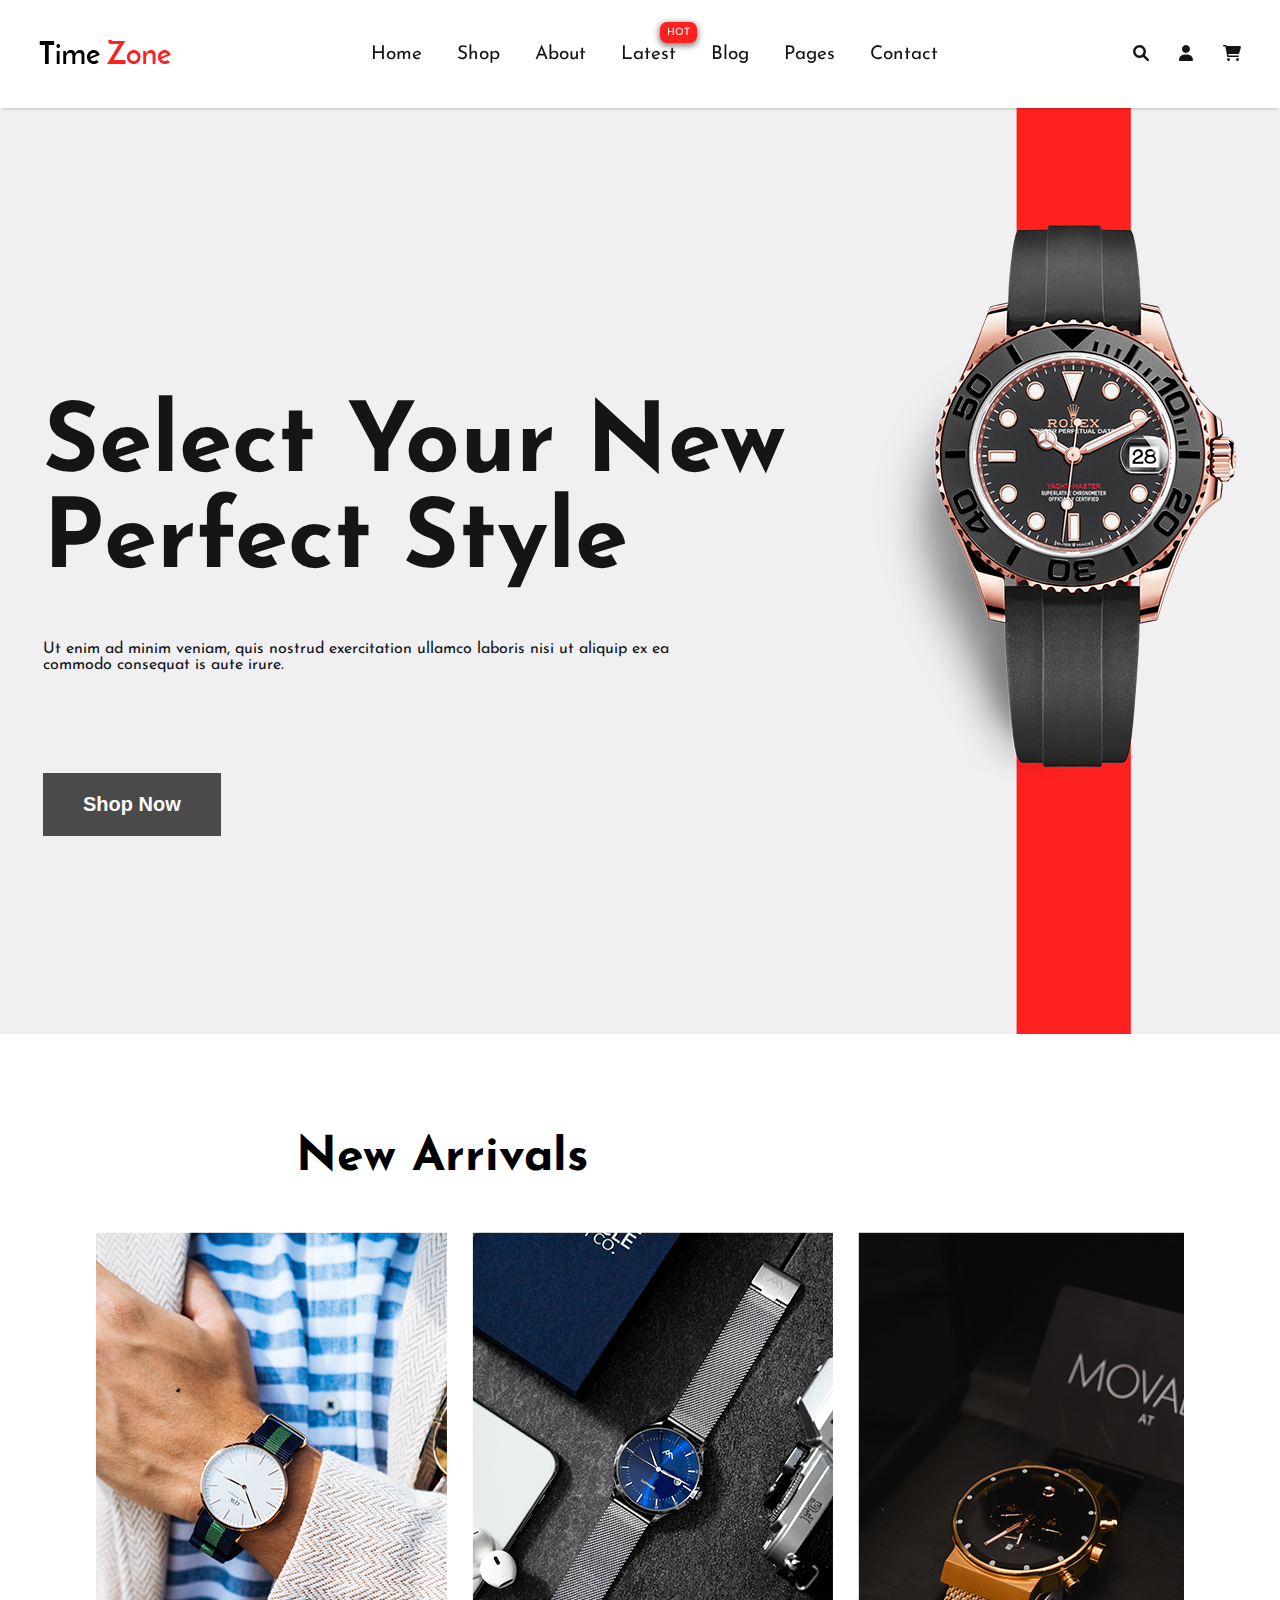
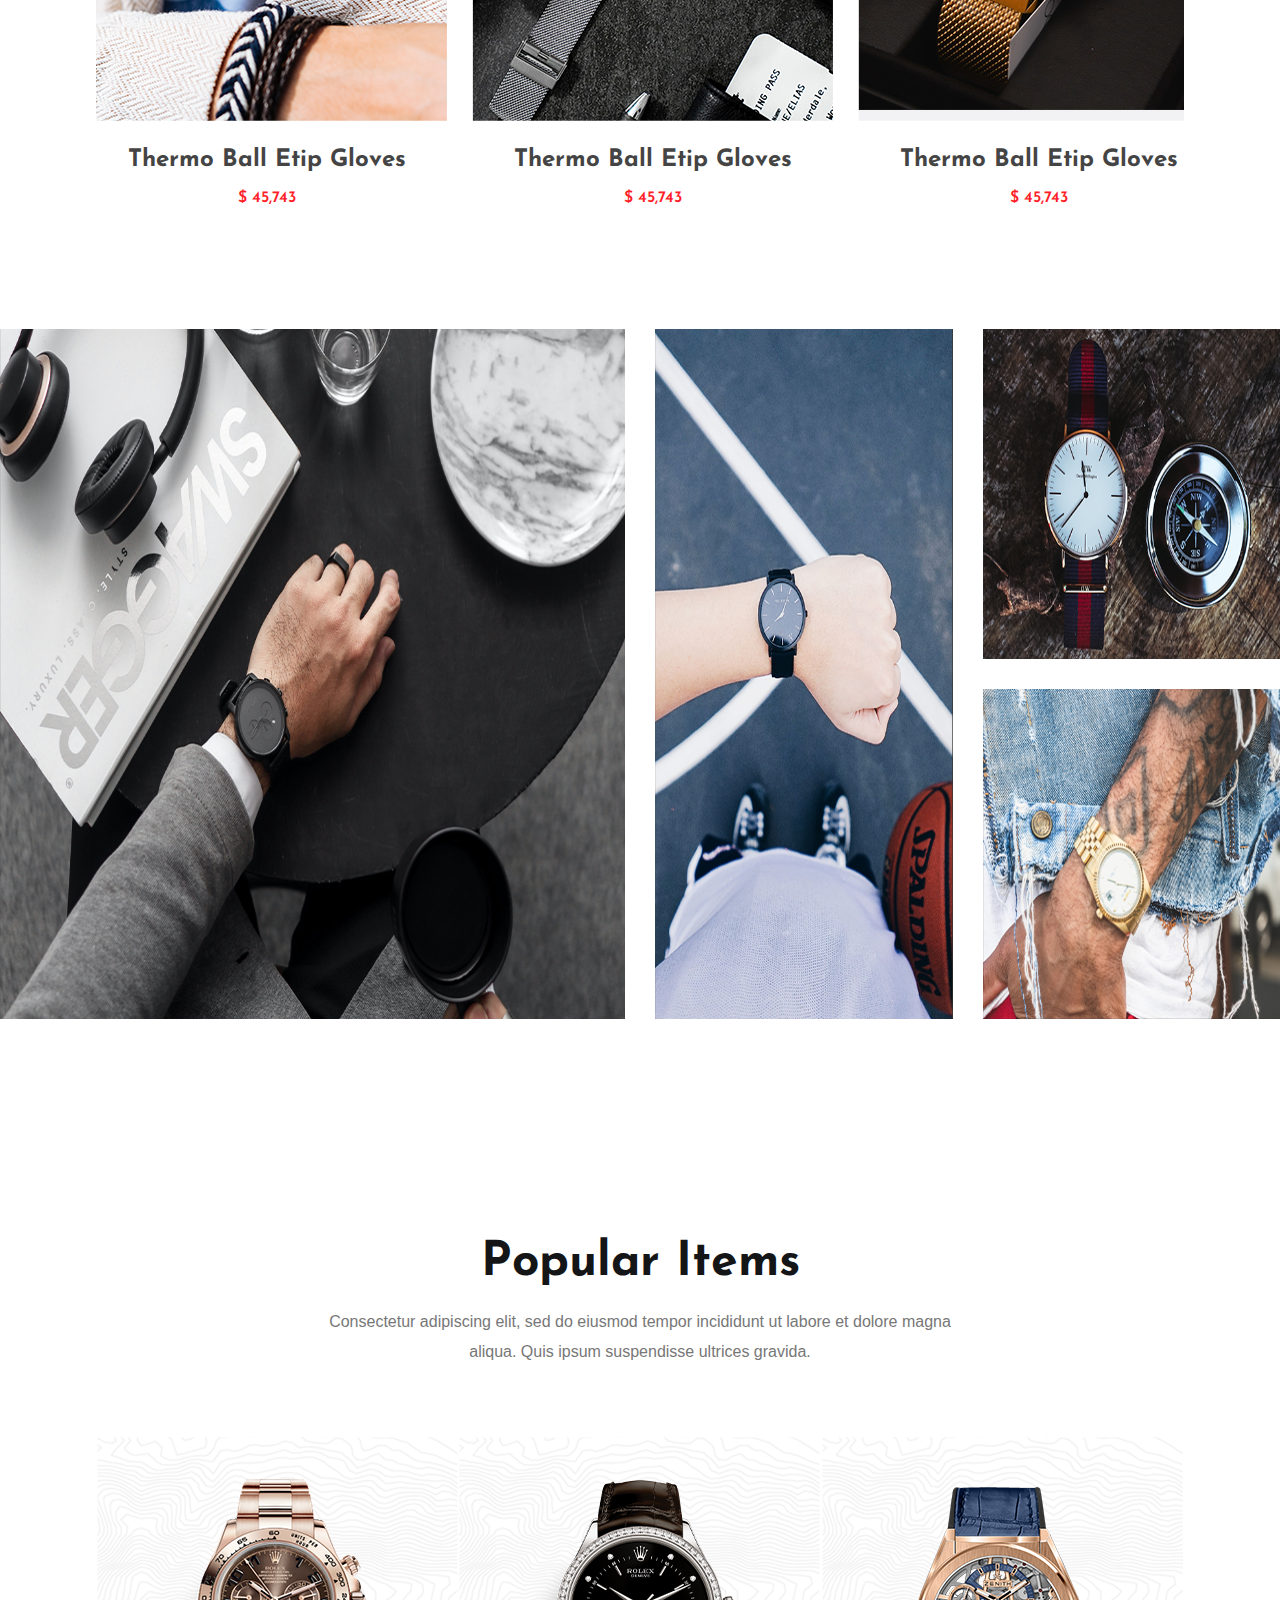
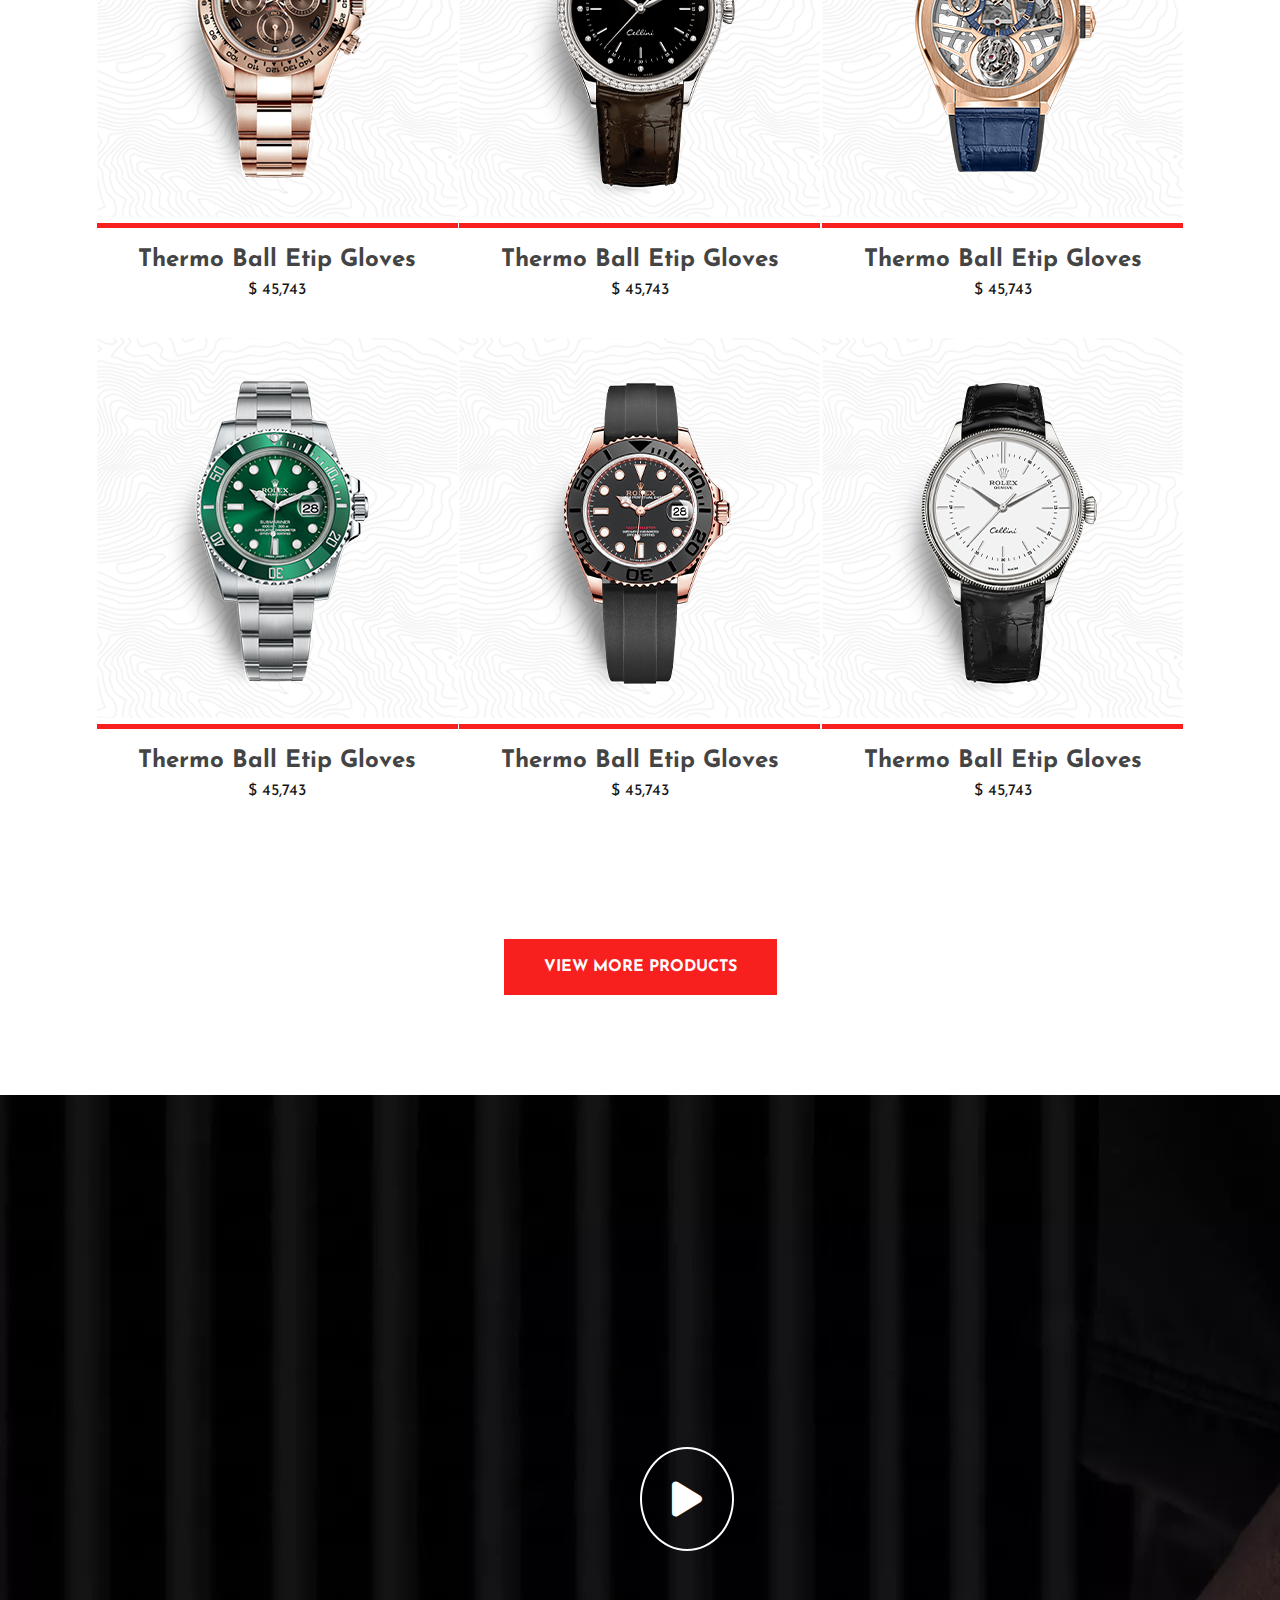
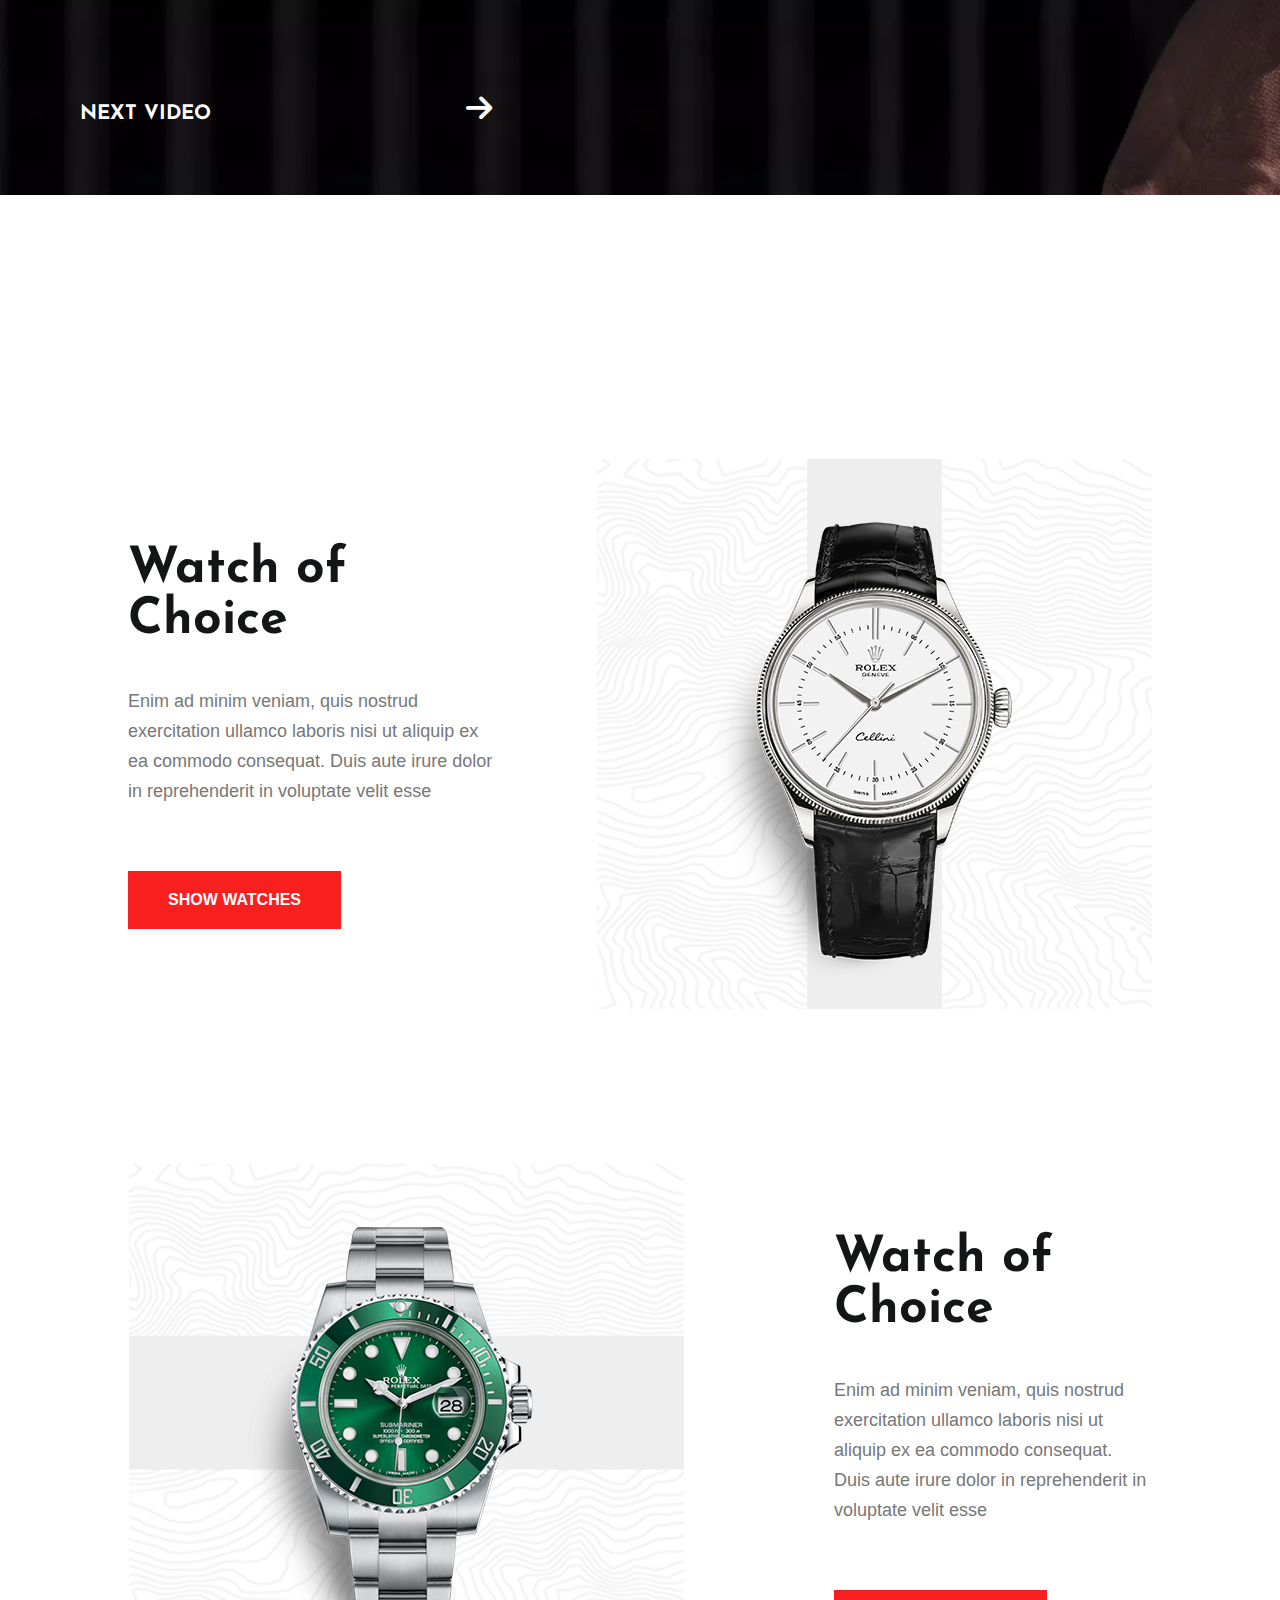
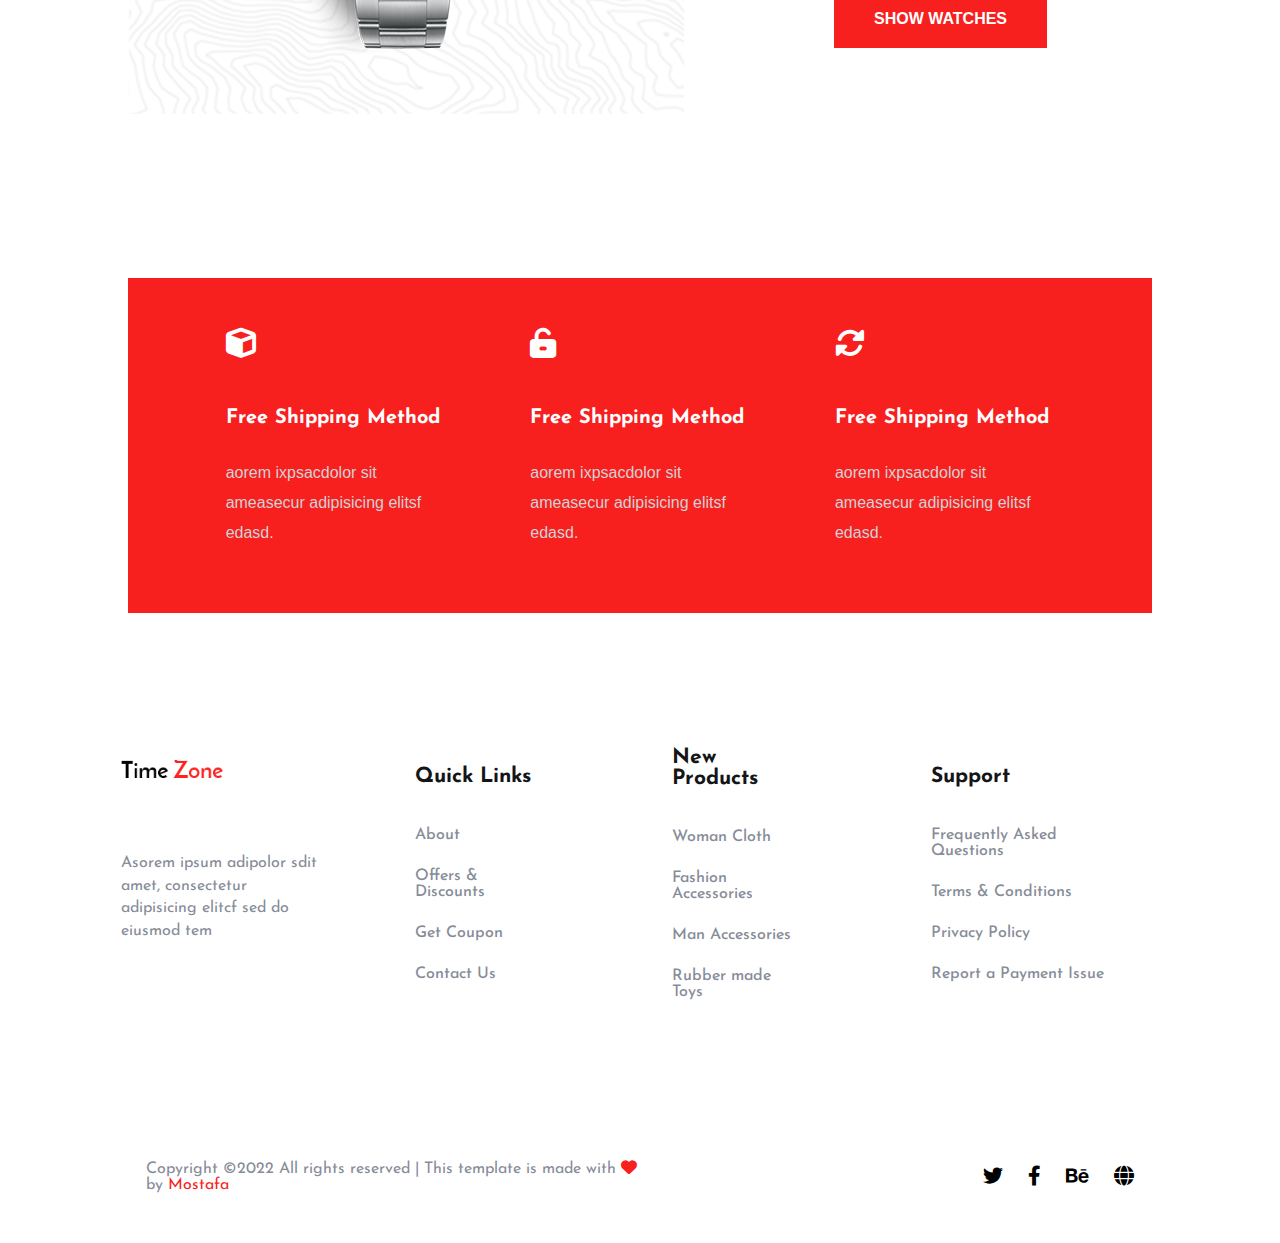
==== commit e467ce55: "xj" ====
--- a/templete1/index.html
+++ b/templete1/index.html
@@ -362,7 +362,7 @@
             </div>
             <div class="buttom-footer">
               <div class="copy-right">
-                <p>Copyright ©2022 All rights reserved | This template is made with <i class="fa fa-heart"></i> by <span>Colorlib</span></p>
+                <p>Copyright ©2022 All rights reserved | This template is made with <i class="fa fa-heart"></i> by <span>Mostafa</span></p>
               </div>
               <div class="social">
                 <a href="#"><i class="fab fa-twitter"></i></a>
